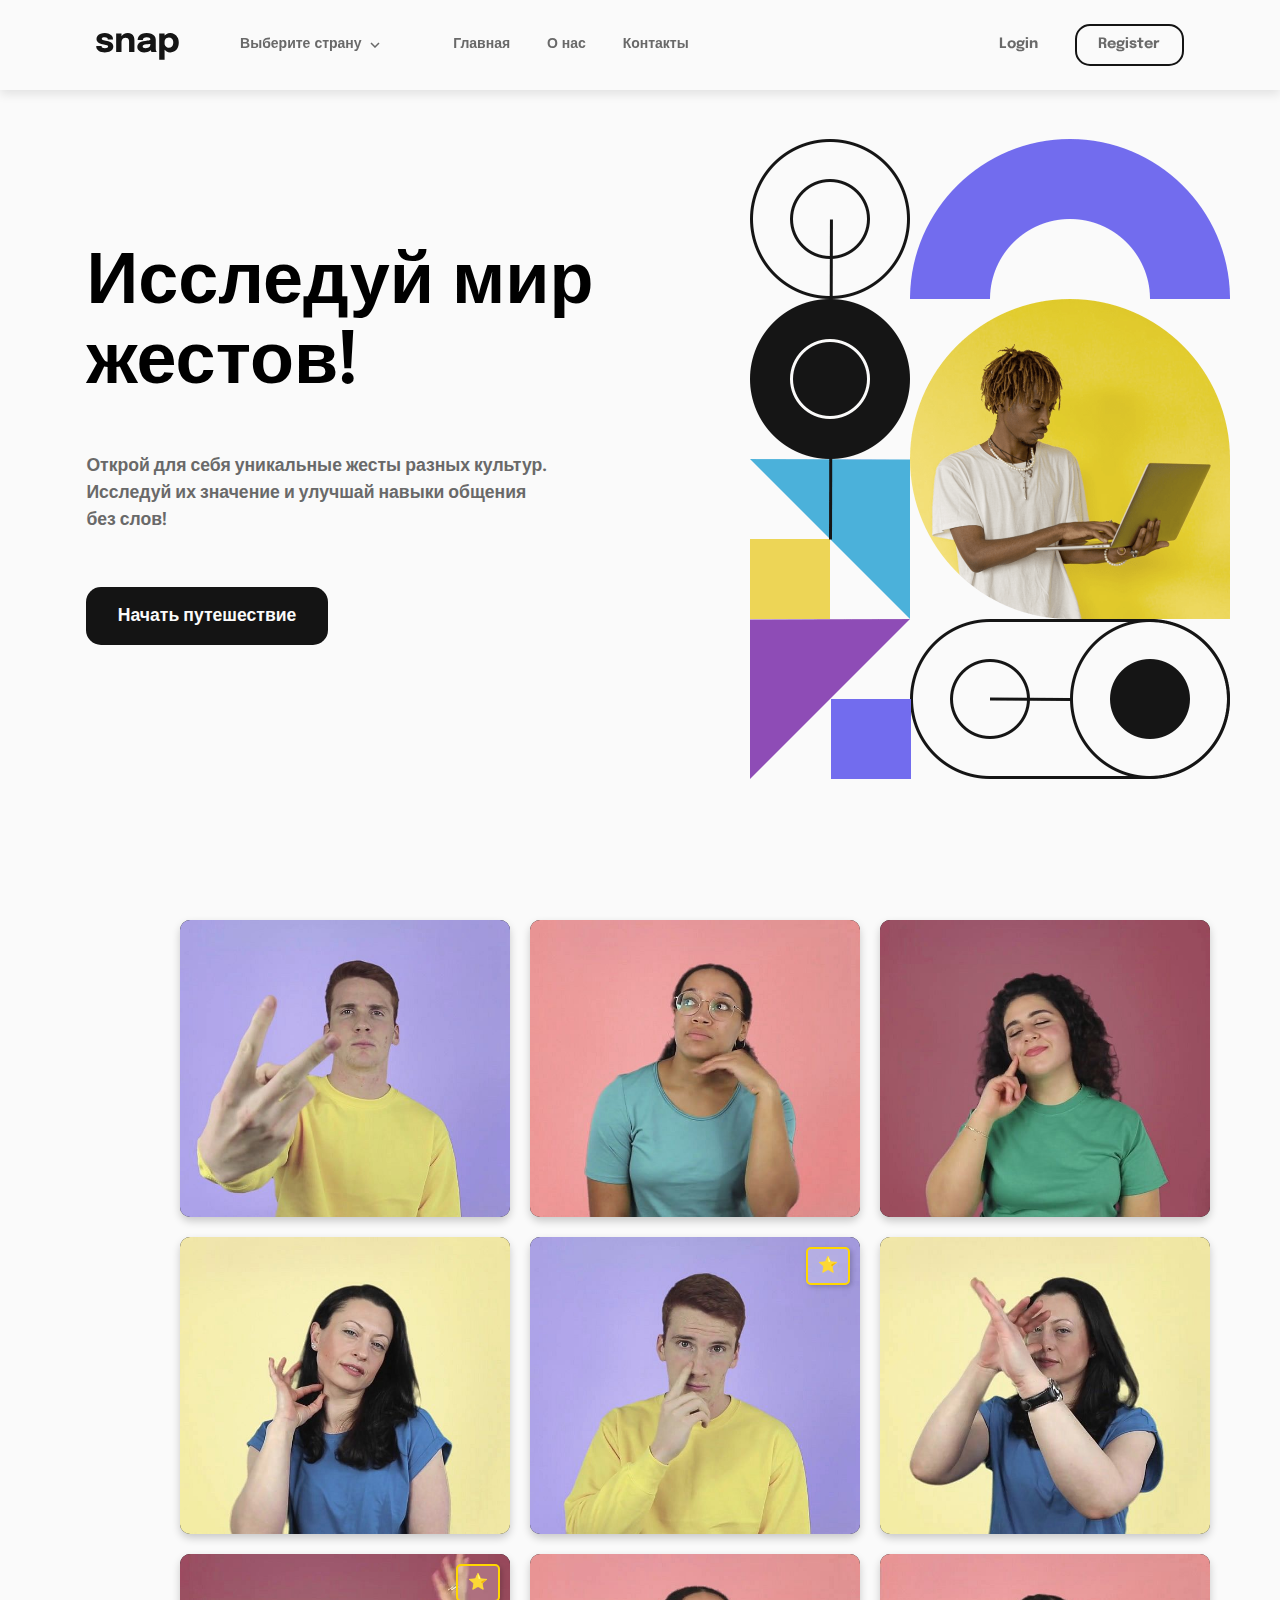
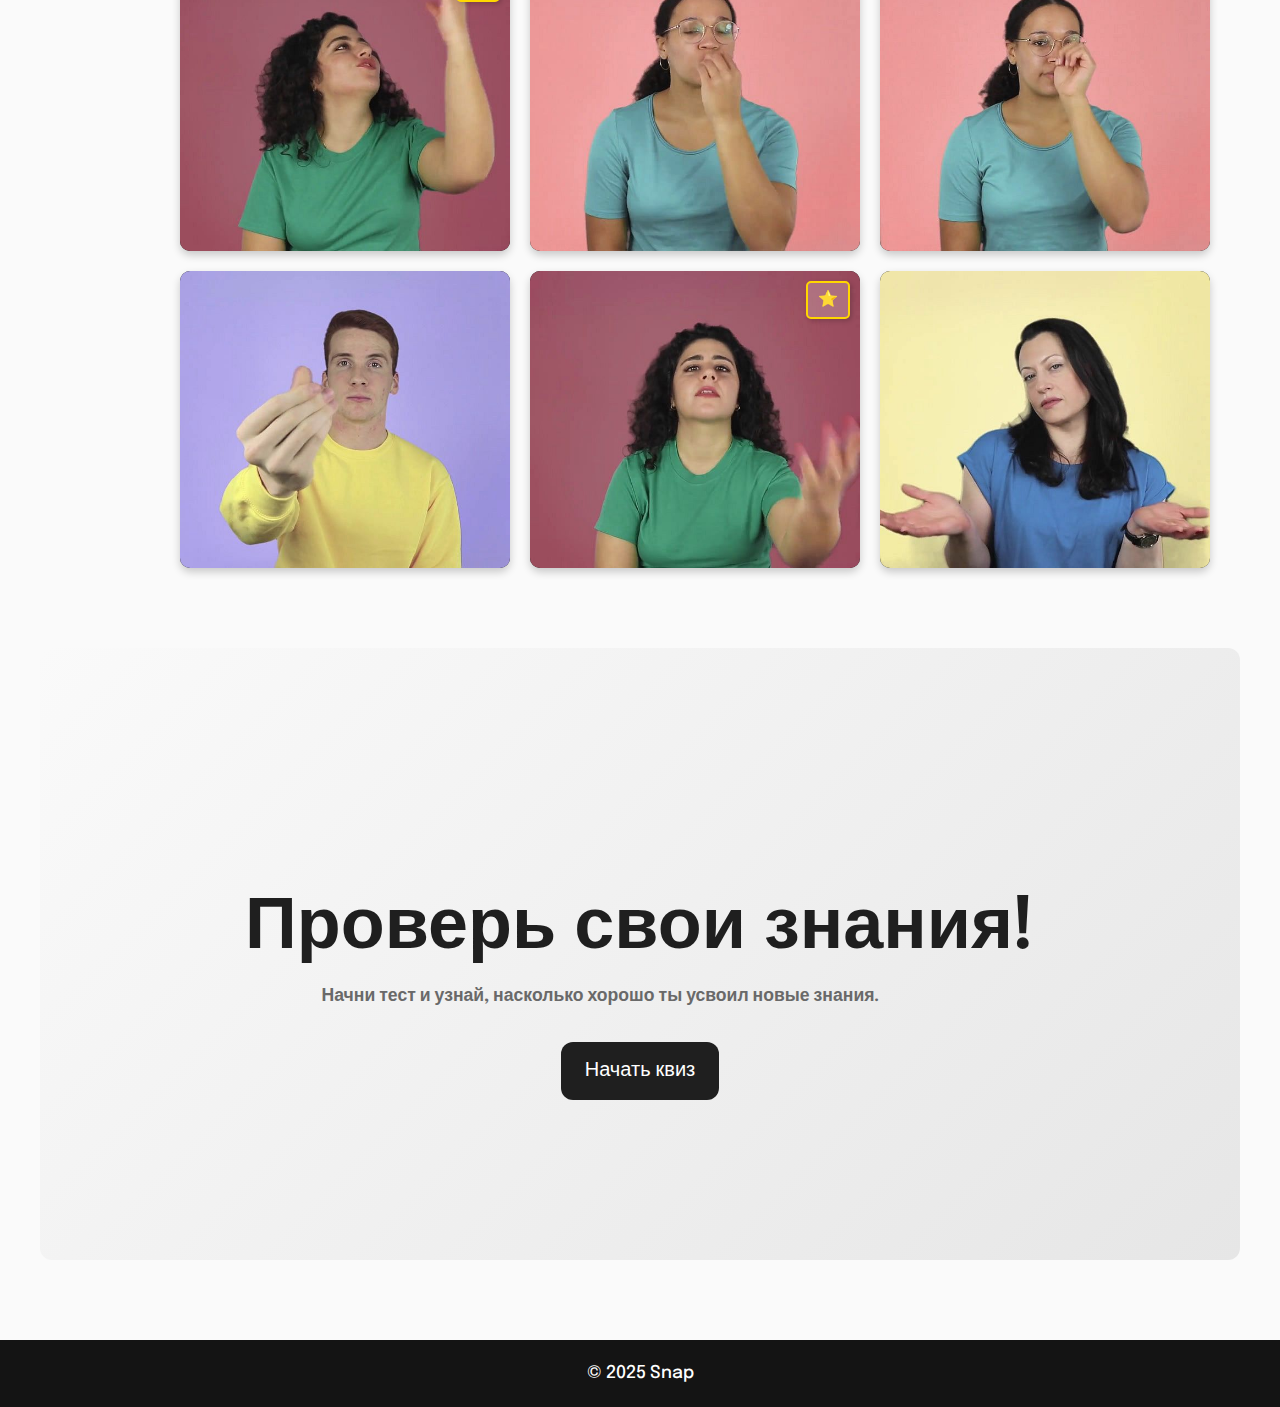
==== index.html @ 4d51a02c "first commit" ====
<!DOCTYPE html>
<html lang="en">
  <head>
    <meta charset="UTF-8" />
    <meta
      name="description"
      content=" Открой для себя уникальные жесты разных культур. Исследуй их
      значение и улучшай навыки общения без слов!"
    />
    <meta
      name="keywords"
      content=" Открой для себя уникальные жесты разных культур. Исследуй их
      значение и улучшай навыки общения без слов! "
    />
    <meta name="viewport" content="width=device-width, initial-scale=1.0" />
    <link
      rel="icon"
      type="image/png"
      sizes="32x32"
      href="./images/favicon-32x32.png"
    />
    <title>Snap</title>
    <link rel="stylesheet" type="text/css" href="style.css" />
  </head>

  <body>
    <header class="header">
      <h1>
        <a href="/">
          <img src="./images/logo.svg" alt="Snap icon" />
        </a>
      </h1>
      <img
        class="hamburger"
        src="./images//icon-menu.svg"
        alt=""
        aria-hidden="true"
      />
      <nav class="menu">
        <ul class="nav-menu">
          <li class="features-btn">
            <button class="country-btn">
              Выберите страну
              <img
                src="./images/icon-arrow-down.svg"
                alt=""
                aria-hidden="true"
              />
            </button>
            <ul class="hidden-features">
              <li>
                <a href="#" data-country="Россия">Россия</a>
              </li>
              <li>
                <a href="#" data-country="Великобритания">Великобритания</a>
              </li>
              <li>
                <a href="#" data-country="Франция">Франция</a>
              </li>
              <li>
                <a href="#" data-country="Италия">Италия</a>
              </li>
              <li>
                <a href="#" data-country="Португалия">Португалия</a>
              </li>
              <li>
                <a href="#" data-country="Болгария">Болгария</a>
              </li>
              <li>
                <a href="#" data-country="Все страны">Все страны</a>
              </li>
            </ul>
          </li>
          <li class="company-btn"></li>

          <li><a href="/">Главная</a></li>
          <li><a href="about.html">О нас</a></li>
          <li><a href="contacts.html">Контакты</a></li>
        </ul>
        <ul class="nav-buttons nav-menu">
          <li><button>Login</button></li>
          <li><button>Register</button></li>
        </ul>
      </nav>
    </header>
    <main>
      <img
        class="hero"
        src="./images/image-hero-mobile.png"
        alt="Man with laptop"
      />
      <section class="remote">
        <section class="remote-information">
          <h2>Исследуй мир жестов!</h2>
          <p>
            Открой для себя уникальные жесты разных культур. Исследуй их
            значение и улучшай навыки общения без слов!
          </p>
          <a class="start-journey">Начать путешествие</a>
        </section>
      </section>
    </main>
    <section class="video-cards" id="cards-section">
      <div
        class="video-card always-visible"
        data-country="Великобритания"
        data-gesture="оскорбление"
      >
        <div class="video-container">
          <img
            class="poster"
            src="preview/11-GB-insult.jpg"
            alt="Превью видео"
          />
          <video class="video" preload="auto" muted>
            <source src="gestures/11-GB-insult.mp4" type="video/mp4" />
            Ваш браузер не поддерживает видео.
          </video>
        </div>
        <div class="info">
          <h3>Великобритания</h3>
          <p>
            сильное оскорбление;<br />
            Отвали!
          </p>
        </div>
      </div>

      <div
        class="video-card always-visible"
        data-country="Франция"
        data-gesture="Скука"
      >
        <div class="video-container">
          <img
            class="poster"
            src="preview/24-FR-Boredom.jpg"
            alt="Превью видео"
          />
          <video class="video" preload="auto" muted>
            <source src="gestures/24-FR-Boredom.mp4" type="video/mp4" />
            Ваш браузер не поддерживает видео.
          </video>
        </div>
        <div class="info">
          <h3>Франция</h3>
          <p>
            Скука;<br />
            Это скучно
          </p>
        </div>
      </div>

      <div
        class="video-card always-visible"
        data-country="Италия"
        data-gesture="Вкусно"
      >
        <div class="video-container">
          <img
            class="poster"
            src="preview/28-IT-Delicious.jpg"
            alt="Превью видео"
          />
          <video class="video" preload="auto" muted>
            <source src="gestures/28-IT-Delicious.mp4" type="video/mp4" />
            Ваш браузер не поддерживает видео.
          </video>
        </div>
        <div class="info">
          <h3>Италия</h3>
          <p>Вкусно!</p>
        </div>
      </div>

      <!--  -->

      <div
        class="video-card always-visible"
        data-country="Россия"
        data-gesture="Хотите выпить?"
      >
        <div class="video-container">
          <img
            class="poster"
            src="preview/23-RU-Up for a drink-.jpg"
            alt="Превью видео"
          />
          <video class="video" preload="auto" muted>
            <source
              src="gestures/23-RU-Up for a drink- (1).mp4"
              type="video/mp4"
            />
            Ваш браузер не поддерживает видео.
          </video>
        </div>
        <div class="info">
          <h3>Россия</h3>
          <p>Хотите выпить?</p>
        </div>
      </div>
      <!--  -->
      <div
        class="video-card always-visible"
        data-country="Великобритания"
        data-gesture="Я_знал_это"
      >
        <div class="important-badge">⭐</div>

        <div class="video-container">
          <img
            class="poster"
            src="preview/21-GB-Don't be nosy.jpg"
            alt="Превью видео"
          />
          <video class="video" preload="auto" muted>
            <source src="gestures/21-GB-Don't be nosy.mp4 " type="video/mp4" />
            Ваш браузер не поддерживает видео.
          </video>
        </div>
        <div class="info">
          <h3>Великобритания</h3>
          <p>
            Не будьте любопытными;<br />
            это не твое дело
          </p>
        </div>
      </div>
      <!--  -->

      <div
        class="video-card always-visible"
        data-country="Россия"
        data-gesture="Злорадство"
      >
        <div class="video-container">
          <img
            class="poster"
            src="preview/17-RU-gloating.jpg"
            alt="Превью видео"
          />
          <video class="video" preload="auto" muted>
            <source src="gestures/17-RU-gloating.mp4" type="video/mp4" />
            Ваш браузер не поддерживает видео.
          </video>
        </div>
        <div class="info">
          <h3>Россия</h3>
          <p>
            дразнить;<br />
            хаха
          </p>
        </div>
      </div>
      <!--  -->

      <div
        class="video-card always-visible"
        data-country="Италия"
        data-gesture="Ноль"
      >
        <div class="important-badge">⭐</div>

        <div class="video-container">
          <img
            class="poster"
            src="preview/11-IT-Perfect.jpg"
            alt="Превью видео"
          />
          <video class="video" preload="auto" muted>
            <source src="gestures/11-IT-Perfect.mp4" type="video/mp4" />
            Ваш браузер не поддерживает видео.
          </video>
        </div>
        <div class="info">
          <h3>Италия</h3>
          <p>
            Идеально;<br />
            Отлично
          </p>
        </div>
      </div>
      <!--  -->
      <div
        class="video-card always-visible"
        data-country="Франция"
        data-gesture="Вкусно"
      >
        <div class="video-container">
          <img
            class="poster"
            src="preview/32-FR-Delicious.jpg"
            alt="Превью видео"
          />
          <video class="video" preload="auto" muted>
            <source src="gestures/32-FR-Delicious.mp4" type="video/mp4" />
            Ваш браузер не поддерживает видео.
          </video>
        </div>
        <div class="info">
          <h3>Франция</h3>
          <p>Вкусно;<br />Отлично</p>
        </div>
      </div>
      <!--  -->
      <div
        class="video-card always-visible"
        data-country="Франция"
        data-gesture="Кто-то пьян"
      >
        <div class="video-container">
          <img
            class="poster"
            src="preview/28-FR-Sb is drunk.jpg"
            alt="Превью видео"
          />
          <video class="video" preload="auto" muted>
            <source src="gestures/28-FR-Sb is drunk.mp4" type="video/mp4" />
            Ваш браузер не поддерживает видео.
          </video>
        </div>
        <div class="info">
          <h3>Франция</h3>
          <p>Кто-то пьян</p>
        </div>
      </div>
      <!--  -->
      <div
        class="video-card always-visible"
        data-country="Великобритания"
        data-gesture="Деньги"
      >
        <div class="video-container">
          <img
            class="poster"
            src="preview/29-GB-Expensive.jpg"
            alt="Превью видео"
          />
          <video class="video" preload="auto" muted>
            <source src="gestures/29-GB-Expensive.mp4" type="video/mp4" />
            Ваш браузер не поддерживает видео.
          </video>
        </div>
        <div class="info">
          <h3>Великобритания</h3>
          <p>
            Дорого;<br />
            деньги
          </p>
        </div>
      </div>

      <!--  -->
      <div
        class="video-card always-visible"
        data-country="Италия"
        data-gesture="Непредставляю"
      >
        <div class="important-badge">⭐</div>

        <div class="video-container">
          <img
            class="poster"
            src="preview/5-IT-I don't care.jpg"
            alt="Превью видео"
          />
          <video class="video" preload="auto" muted>
            <source src="gestures/5-IT-I don't care.mp4" type="video/mp4" />
            Ваш браузер не поддерживает видео.
          </video>
        </div>
        <div class="info">
          <h3>Италия</h3>
          <p>Мне все равно.</p>
        </div>
      </div>
      <!--  -->
      <div
        class="video-card always-visible"
        data-country="Россия"
        data-gesture="Я не знаю"
      >
        <div class="video-container">
          <img
            class="poster"
            src="preview/4-RU-I don't know.jpg"
            alt="Превью видео"
          />
          <video class="video" preload="auto" muted>
            <source src="gestures/4-RU-I don't know.mp4" type="video/mp4" />
            Ваш браузер не поддерживает видео.
          </video>
        </div>
        <div class="info">
          <h3>Россия</h3>
          <p>
            Я не знаю;<br />
            Не имею представления
          </p>
        </div>
      </div>
      <!--  -->

      <div class="video-card hidden" data-country="Россия" data-gesture="Да">
        <div class="important-badge">⭐</div>

        <div class="video-container">
          <img class="poster" src="preview/1-RU-Yes.jpg" alt="Превью видео" />
          <video class="video" preload="auto" muted>
            <source src="gestures/russia/1-RU-Yes.mp4" type="video/mp4" />
            Ваш браузер не поддерживает видео.
          </video>
        </div>
        <div class="info">
          <h3>Россия</h3>
          <p>
            да ;<br />
            я согласен
          </p>
        </div>
      </div>
      <!--  -->

      <div
        class="video-card hidden"
        data-country="Россия"
        data-gesture="Вы с ума сошли?"
      >
        <div class="video-container">
          <img
            class="poster"
            src="preview/18-RU-Are you crazy-_1.jpg "
            alt="Превью видео"
          />
          <video class="video" preload="auto" muted>
            <source
              src="gestures/18-RU-Are you crazy-_1.mp4"
              type="video/mp4"
            />
            Ваш браузер не поддерживает видео.
          </video>
        </div>
        <div class="info">
          <h3>Россия</h3>
          <p>Вы с ума сошли?!</p>
        </div>
      </div>
      <!--  -->

      <div
        class="video-card hidden"
        data-country="Россия"
        data-gesture="Говорил"
      >
        <div class="important-badge">⭐</div>

        <div class="video-container">
          <img
            class="poster"
            src="preview/27-RU-I've had enough2.jpg"
            alt="Превью видео"
          />
          <video class="video" preload="auto" muted>
            <source
              src="gestures/russia/27-RU-I've had enough2.mp4"
              type="video/mp4"
            />
            Ваш браузер не поддерживает видео.
          </video>
        </div>
        <div class="info">
          <h3>Россия</h3>
          <p>
            С меня хватит;<br />
            раздраженный
          </p>
        </div>
      </div>
      <!--  -->

      <div
        class="video-card hidden"
        data-country="Россия"
        data-gesture="Идеально Отлично"
      >
        <div class="video-container">
          <img
            class="poster"
            src="preview/9-RU-Perfect.jpg"
            alt="Превью видео"
          />
          <video class="video" preload="auto" muted>
            <source src="gestures/russia/9-RU-Perfect.mp4" type="video/mp4" />
            Ваш браузер не поддерживает видео.
          </video>
        </div>
        <div class="info">
          <h3>Россия</h3>
          <p>
            Идеально;<br />
            Отлично
          </p>
        </div>
      </div>
      <!--  -->

      <div class="video-card hidden" data-country="Россия" data-gesture="Нет">
        <div class="important-badge">⭐</div>

        <div class="video-container">
          <img class="poster" src="preview/2-RU-No.jpg" alt="Превью видео" />
          <video class="video" preload="auto" muted>
            <source src="gestures/russia/2-RU-No.mp4" type="video/mp4" />
            Ваш браузер не поддерживает видео.
          </video>
        </div>
        <div class="info">
          <h3>Россия</h3>
          <p>
            Нет;<br />
            я не согласен
          </p>
        </div>
      </div>
      <!--  -->

      <div
        class="video-card hidden"
        data-country="Россия"
        data-gesture="Обещаю"
      >
        <div class="video-container">
          <img
            class="poster"
            src="preview/30-RU-Promised.jpg"
            alt="Превью видео"
          />
          <video class="video" preload="auto" muted>
            <source src="gestures/russia/30-RU-Promised.mp4" type="video/mp4" />
            Ваш браузер не поддерживает видео.
          </video>
        </div>
        <div class="info">
          <h3>Россия</h3>
          <p>
            Обещано;<br />
            Я даю тебе за это свой зуб
          </p>
        </div>
      </div>
      <!--  -->

      <div
        class="video-card hidden"
        data-country="Великобритания"
        data-gesture="Удачи"
      >
        <div class="video-container">
          <img
            class="poster"
            src="preview/british/13-GB-Fingers crosed.jpg"
            alt="Превью видео"
          />
          <video class="video" preload="auto" muted>
            <source
              src="gestures/great-britan/13-GB-Fingers crosed.mp4"
              type="video/mp4"
            />
            Ваш браузер не поддерживает видео.
          </video>
        </div>
        <div class="info">
          <h3>Великобритания</h3>
          <p>
            Удачи!;<br />
            Пальцы скрещены
          </p>
        </div>
      </div>
      <!--  -->

      <div
        class="video-card hidden"
        data-country="Великобритания"
        data-gesture="Победа"
      >
        <div class="video-container">
          <img
            class="poster"
            src="preview/british/10-GB-Peace.jpg"
            alt="Превью видео"
          />
          <video class="video" preload="auto" muted>
            <source
              src="gestures/great-britan/10-GB-Peace.mp4"
              type="video/mp4"
            />
            Ваш браузер не поддерживает видео.
          </video>
        </div>
        <div class="info">
          <h3>Великобритания</h3>
          <p>Победа</p>
        </div>
      </div>
      <!--  -->
      <div
        class="video-card hidden"
        data-country="Великобритания"
        data-gesture="Ноль"
      >
        <div class="important-badge">⭐</div>

        <div class="video-container">
          <img
            class="poster"
            src="preview/british/12-GB-Perfect.jpg"
            alt="Превью видео"
          />
          <video class="video" preload="auto" muted>
            <source
              src="gestures/great-britan/12-GB-Perfect.mp4"
              type="video/mp4"
            />
            Ваш браузер не поддерживает видео.
          </video>
        </div>
        <div class="info">
          <h3>Великобритания</h3>
          <p>
            Идеально;<br />
            Отлично
          </p>
        </div>
      </div>
      <!--  -->
      <div
        class="video-card hidden"
        data-country="Великобритания"
        data-gesture="Вы с ума сошли?"
      >
        <div class="video-container">
          <img
            class="poster"
            src="preview/british/20-GB-Are you crazy-.jpg"
            alt="Превью видео"
          />
          <video class="video" preload="auto" muted>
            <source
              src="gestures/great-britan/20-GB-Are you crazy-.mp4"
              type="video/mp4"
            />
            Ваш браузер не поддерживает видео.
          </video>
        </div>
        <div class="info">
          <h3>Великобритания</h3>
          <p>Вы с ума сошли?!</p>
        </div>
      </div>
      <!--  -->
      <div
        class="video-card hidden"
        data-country="Великобритания"
        data-gesture="Кто-то ничего не понял; я не понял"
      >
        <div class="video-container">
          <img
            class="poster"
            src="preview/british/24-GB-I didn't understand.jpg"
            alt="Превью видео"
          />
          <video class="video" preload="auto" muted>
            <source
              src="gestures/great-britan/24-GB-I didn't understand.mp4"
              type="video/mp4"
            />
            Ваш браузер не поддерживает видео.
          </video>
        </div>
        <div class="info">
          <h3>Великобритания</h3>
          <p>Кто-то ничего не понял;<br />я не понял</p>
        </div>
      </div>
      <!--  -->

      <div
        class="video-card hidden"
        data-country="Великобритания"
        data-gesture="Кто-то пьян; Хотите выпить?"
      >
        <div class="video-container">
          <img
            class="poster"
            src="preview/british/25-GB-Drinking.jpg"
            alt="Превью видео"
          />
          <video class="video" preload="auto" muted>
            <source
              src="gestures/great-britan/25-GB-Drinking.mp4"
              type="video/mp4"
            />
            Ваш браузер не поддерживает видео.
          </video>
        </div>
        <div class="info">
          <h3>Великобритания</h3>
          <p>Кто-то пьян;<br />Хотите выпить?</p>
        </div>
      </div>
      <!--  -->

      <!-- France section -->

      <div class="video-card hidden" data-country="Франция" data-gesture="Ноль">
        <div class="important-badge">⭐</div>

        <div class="video-container">
          <img
            class="poster"
            src="preview/francais/10-FR-Zero.jpg"
            alt="Превью видео"
          />
          <video class="video" preload="auto" muted>
            <source src="gestures/france/10-FR-Zero.mp4" type="video/mp4" />
            Ваш браузер не поддерживает видео.
          </video>
        </div>
        <div class="info">
          <h3>Франция</h3>
          <p>Ноль;<br />ты ничто</p>
        </div>
      </div>
      <!--  -->

      <div
        class="video-card hidden"
        data-country="Франция"
        data-gesture="Я_знал_это"
      >
        <div class="important-badge">⭐</div>

        <div class="video-container">
          <img
            class="poster"
            src="preview/francais/31-FR-I knew it.jpg"
            alt="Превью видео"
          />
          <video class="video" preload="auto" muted>
            <source
              src="gestures/france/31-FR-I knew it.mp4"
              type="video/mp4"
            />
            Ваш браузер не поддерживает видео.
          </video>
        </div>
        <div class="info">
          <h3>Франция</h3>
          <p>Я знал это;<br />У меня хорошее чутье</p>
        </div>
      </div>
      <!--  -->

      <div
        class="video-card hidden"
        data-country="Франция"
        data-gesture="Говорил"
      >
        <div class="important-badge">⭐</div>

        <div class="video-container">
          <img
            class="poster"
            src="preview/francais/33-FR-I told you so.jpg"
            alt="Превью видео"
          />
          <video class="video" preload="auto" muted>
            <source
              src="gestures/france/33-FR-I told you so.mp4"
              type="video/mp4"
            />
            Ваш браузер не поддерживает видео.
          </video>
        </div>
        <div class="info">
          <h3>Франция</h3>
          <p>Я же тебе говорил!</p>
        </div>
      </div>
      <!--  -->

      <div
        class="video-card hidden"
        data-country="Франция"
        data-gesture="Страх"
      >
        <div class="important-badge">⭐</div>

        <div class="video-container">
          <img
            class="poster"
            src="preview/francais/35-FR-Are you scared-.jpg"
            alt="Превью видео"
          />
          <video class="video" preload="auto" muted>
            <source
              src="gestures/france/35-FR-Are you scared-.mp4"
              type="video/mp4"
            />
            Ваш браузер не поддерживает видео.
          </video>
        </div>
        <div class="info">
          <h3>Франция</h3>
          <p>Ты боишься?;<br />страх</p>
        </div>
      </div>
      <!--  -->

      <div class="video-card hidden" data-country="Франция" data-gesture="Фиг">
        <div class="important-badge">⭐</div>
        <div class="video-container">
          <img
            class="poster"
            src="preview/francais/36-FR-It won't happen.jpg"
            alt="Превью видео"
          />
          <video class="video" preload="auto" muted>
            <source
              src="gestures/france/36-FR-It won't happen.mp4"
              type="video/mp4"
            />
            Ваш браузер не поддерживает видео.
          </video>
        </div>
        <div class="info">
          <h3>Франция</h3>
          <p>Этого не случится;<br />забудь.</p>
        </div>
      </div>
      <!--  -->

      <div
        class="video-card hidden"
        data-country="Франция"
        data-gesture="Пойдем"
      >
        <div class="important-badge">⭐</div>

        <div class="video-container">
          <img
            class="poster"
            src="preview/francais/37-FR-Let's go.jpg"
            alt="Превью видео"
          />
          <video class="video" preload="auto" muted>
            <source src="gestures/france/37-FR-Let's go.mp4" type="video/mp4" />
            Ваш браузер не поддерживает видео.
          </video>
        </div>
        <div class="info">
          <h3>Франция</h3>
          <p>Пойдем;<br />давай уйдем</p>
        </div>
      </div>
      <!--  -->

      <div
        class="video-card hidden"
        data-country="Франция"
        data-gesture="Неверю"
      >
        <div class="important-badge">⭐</div>
        <div class="video-container">
          <img
            class="poster"
            src="preview/francais/20-FR-I don't believe you.jpg"
            alt="Превью видео"
          />
          <video class="video" preload="auto" muted>
            <source
              src="gestures/france/20-FR-I don't believe you.mp4"
              type="video/mp4"
            />
            Ваш браузер не поддерживает видео.
          </video>
        </div>
        <div class="info">
          <h3>Франция</h3>
          <p>я тебе не верю</p>
        </div>
      </div>
      <!--  -->

      <!-- Italien section -->

      <div
        class="video-card hidden"
        data-country="Италия"
        data-gesture="Пойдем"
      >
        <div class="important-badge">⭐</div>

        <div class="video-container">
          <img
            class="poster"
            src="preview/italy/17-IT-Let's go.jpg"
            alt="Превью видео"
          />
          <video class="video" preload="auto" muted>
            <source src="gestures/italy/17-IT-Let's go.mp4" type="video/mp4" />
            Ваш браузер не поддерживает видео.
          </video>
        </div>
        <div class="info">
          <h3>Италия</h3>
          <p>Пойдем;<br />давай уйдем</p>
        </div>
      </div>

      <!--  -->

      <div
        class="video-card hidden"
        data-country="Италия"
        data-gesture="что же ты хочешь?"
      >
        <div class="video-container">
          <img
            class="poster"
            src="preview/italy/18-IT-What do you want.jpg"
            alt="Превью видео"
          />
          <video class="video" preload="auto" muted>
            <source
              src="gestures/italy/18-IT-What do you want.mp4"
              type="video/mp4"
            />
            Ваш браузер не поддерживает видео.
          </video>
        </div>
        <div class="info">
          <h3>Италия</h3>
          <p>что же ты хочешь?</p>
        </div>
      </div>
      <!--  -->

      <div class="video-card hidden" data-country="Италия" data-gesture="Страх">
        <div class="important-badge">⭐</div>

        <div class="video-container">
          <img
            class="poster"
            src="preview/italy/23-IT-Crowded place.jpg"
            alt="Превью видео"
          />
          <video class="video" preload="auto" muted>
            <source
              src="gestures/italy/23-IT-Crowded place (1).mp4"
              type="video/mp4"
            />
            Ваш браузер не поддерживает видео.
          </video>
        </div>
        <div class="info">
          <h3>Италия</h3>
          <p>
            Многолюдное место;<br />
            полно людей
          </p>
        </div>
      </div>
      <!--  -->

      <div
        class="video-card hidden"
        data-country="Италия"
        data-gesture="это умно; ты умный"
      >
        <div class="video-container">
          <img
            class="poster"
            src="preview/italy/30-IT-Smart.jpg"
            alt="Превью видео"
          />
          <video class="video" preload="auto" muted>
            <source src="gestures/italy/30-IT-Smart.mp4" type="video/mp4" />
            Ваш браузер не поддерживает видео.
          </video>
        </div>
        <div class="info">
          <h3>Италия</h3>
          <p>
            это умно;<br />
            ты умный
          </p>
        </div>
      </div>
      <!--  -->

      <div
        class="video-card hidden"
        data-country="Италия"
        data-gesture="Изгнать злого духа. Желая всего хорошего."
      >
        <div class="video-container">
          <img
            class="poster"
            src="preview/italy/35-IT-Wishing for good things.jpg"
            alt="Превью видео"
          />
          <video class="video" preload="auto" muted>
            <source
              src="gestures/italy/35-IT-Wishing for good things.mp4 "
              type="video/mp4"
            />
            Ваш браузер не поддерживает видео.
          </video>
        </div>
        <div class="info">
          <h3>Италия</h3>
          <p>
            Изгнать злого духа. <br />
            Желая всего хорошего.
          </p>
        </div>
      </div>
      <!--  -->

      <div
        class="video-card hidden"
        data-country="Италия"
        data-gesture="У тебя проблемы! Это вызовет неприятности."
      >
        <div class="video-container">
          <img
            class="poster"
            src="preview/italy/38-IT-You're in trouble.jpg"
            alt="Превью видео"
          />
          <video class="video" preload="auto" muted>
            <source
              src="gestures/italy/38-IT-You're in trouble.mp4"
              type="video/mp4"
            />
            Ваш браузер не поддерживает видео.
          </video>
        </div>
        <div class="info">
          <h3>Италия</h3>
          <p>
            У тебя проблемы! <br />
            Это вызовет неприятности.
          </p>
        </div>
      </div>
      <!--  -->

      <div
        class="video-card hidden"
        data-country="Италия"
        data-gesture="Обрати внимание! Будь внимателен!"
      >
        <div class="video-container">
          <img
            class="poster"
            src="preview/italy/47-IT-Pay attention.jpg"
            alt="Превью видео"
          />
          <video class="video" preload="auto" muted>
            <source
              src="gestures/italy/47-IT-Pay attention.mp4"
              type="video/mp4"
            />
            Ваш браузер не поддерживает видео.
          </video>
        </div>
        <div class="info">
          <h3>Италия</h3>
          <p>
            Обрати внимание!; <br />
            Будь внимателен!
          </p>
        </div>
      </div>

      <!--  -->

      <!-- Portuges section -->

      <div
        class="video-card hidden"
        data-country="Португалия"
        data-gesture="Неверю"
      >
        <div class="important-badge">⭐</div>
        <div class="video-container">
          <img
            class="poster"
            src="preview/Portuges/16-PG-Someone is smart.jpg"
            alt="Превью видео"
          />
          <video class="video" preload="auto" muted>
            <source
              src="gestures/Portuges/16-PG-Someone is smart.mp4"
              type="video/mp4"
            />
            Ваш браузер не поддерживает видео.
          </video>
        </div>
        <div class="info">
          <h3>Португалия</h3>
          <p>Вы умны;<br />Это умно!</p>
        </div>
      </div>
      <!--  -->

      <div
        class="video-card hidden"
        data-country="Португалия"
        data-gesture="Вкусно"
      >
        <div class="video-container">
          <img
            class="poster"
            src="preview/Portuges/19-PG-Delicious.jpg"
            alt="Превью видео"
          />
          <video class="video" preload="auto" muted>
            <source
              src="gestures/Portuges/19-PG-Delicious.mp4"
              type="video/mp4"
            />
            Ваш браузер не поддерживает видео.
          </video>
        </div>
        <div class="info">
          <h3>Португалия</h3>
          <p>Вкусно!</p>
        </div>
      </div>
      <!--  -->

      <div
        class="video-card hidden"
        data-country="Португалия"
        data-gesture="Фиг"
      >
        <div class="important-badge">⭐</div>
        <div class="video-container">
          <img
            class="poster"
            src="preview/Portuges/8-PG-Good luck.jpg"
            alt="Превью видео"
          />
          <video class="video" preload="auto" muted>
            <source
              src="gestures/Portuges/8-PG-Good luck.mp4"
              type="video/mp4"
            />
            Ваш браузер не поддерживает видео.
          </video>
        </div>
        <div class="info">
          <h3>Португалия</h3>
          <p>Удачи</p>
        </div>
      </div>
      <!--  -->

      <div
        class="video-card hidden"
        data-country="Португалия"
        data-gesture="У тебя проблемы! у меня проблемы"
      >
        <div class="video-container">
          <img
            class="poster"
            src="preview/Portuges/29-PG-I'm in trouble.jpg"
            alt="Превью видео"
          />
          <video class="video" preload="auto" muted>
            <source
              src="gestures/Portuges/29-PG-I'm in trouble.mp4"
              type="video/mp4"
            />
            Ваш браузер не поддерживает видео.
          </video>
        </div>
        <div class="info">
          <h3>Португалия</h3>
          <p>У тебя проблемы!;<br />у меня проблемы</p>
        </div>
      </div>
      <!--  -->

      <div
        class="video-card hidden"
        data-country="Португалия"
        data-gesture="Непредставляю"
      >
        <div class="important-badge">⭐</div>

        <div class="video-container">
          <img
            class="poster"
            src="preview/Portuges/4-PG-I have no idea.jpg"
            alt="Превью видео"
          />
          <video class="video" preload="auto" muted>
            <source
              src="gestures/Portuges/4-PG-I have no idea.mp4"
              type="video/mp4"
            />
            Ваш браузер не поддерживает видео.
          </video>
        </div>
        <div class="info">
          <h3>Португалия</h3>
          <p>Не имею представления;<br />Я не знаю</p>
        </div>
      </div>

      <!--  -->

      <!-- start bolgaria -->

      <div class="video-card hidden" data-country="Болгария" data-gesture="Нет">
        <div class="important-badge">⭐</div>

        <div class="video-container">
          <img
            class="poster"
            src="preview/bolgaria/1-1-BU-Yes2.jpg"
            alt="Превью видео"
          />
          <video class="video" preload="auto" muted>
            <source src="gestures/bolgar/1-1-BU-Yes2.mp4" type="video/mp4" />
            Ваш браузер не поддерживает видео.
          </video>
        </div>
        <div class="info">
          <h3>Болгария</h3>
          <p>ДА</p>
        </div>
      </div>
      <!--  -->

      <div class="video-card hidden" data-country="Болгария" data-gesture="Да">
        <div class="important-badge">⭐</div>
        <div class="video-container">
          <img
            class="poster"
            src="preview/bolgaria/2-BU-No.jpg"
            alt="Превью видео"
          />
          <video class="video" preload="auto" muted>
            <source src="gestures/bolgar/2-BU-No.mp4" type="video/mp4" />
            Ваш браузер не поддерживает видео.
          </video>
        </div>
        <div class="info">
          <h3>Болгария</h3>
          <p>Нет</p>
        </div>
      </div>
      <!--  -->

      <div
        class="video-card hidden"
        data-country="Болгария"
        data-gesture="Удачи"
      >
        <div class="video-container">
          <img
            class="poster"
            src="preview/bolgaria/12-BU-Good luck.jpg"
            alt="Превью видео"
          />
          <video class="video" preload="auto" muted>
            <source
              src="gestures/bolgar/12-BU-Good luck.mp4"
              type="video/mp4"
            />
            Ваш браузер не поддерживает видео.
          </video>
        </div>
        <div class="info">
          <h3>Болгария</h3>
          <p>Удачи</p>
        </div>
      </div>
      <!--  -->

      <div
        class="video-card hidden"
        data-country="Болгария"
        data-gesture="Ты глупый!"
      >
        <div class="video-container">
          <img
            class="poster"
            src="preview/bolgaria/18-You're stupid.jpg"
            alt="Превью видео"
          />
          <video class="video" preload="auto" muted>
            <source
              src="gestures/bolgar/18-You're stupid.mp4"
              type="video/mp4"
            />
            Ваш браузер не поддерживает видео.
          </video>
        </div>
        <div class="info">
          <h3>Болгария</h3>
          <p>Ты глупый!</p>
        </div>
      </div>
      <!--  -->

      <div class="video-card hidden" data-country="Болгария" data-gesture="Фиг">
        <div class="important-badge">⭐</div>
        <div class="video-container">
          <img
            class="poster"
            src="preview/bolgaria/28-BU-You're getting anything.jpg"
            alt="Превью видео"
          />
          <video class="video" preload="auto" muted>
            <source
              src="gestures/bolgar/28-BU-You're getting anything.mp4"
              type="video/mp4"
            />
            Ваш браузер не поддерживает видео.
          </video>
        </div>
        <div class="info">
          <h3>Болгария</h3>
          <p>ты получаешь что-нибудь;<br />ничего</p>
        </div>
      </div>
    </section>

    <section class="prover">
      <div class="prover-content">
        <h1 class="prover-header">Проверь свои знания!</h1>
        <p>Начни тест и узнай, насколько хорошо ты усвоил новые знания.</p>
        <div class="start-quiz-container">
          <button id="gesture-start-quiz-btn">Начать квиз</button>
        </div>

        <!-- Модальное окно с квизом -->
        <div id="gesture-quiz-modal" class="gesture-modal">
          <div class="gesture-modal-content">
            <span class="gesture-close" id="gesture-close-quiz">&times;</span>
            <div id="gesture-quiz-container">
              <h2 id="gesture-question-text">Вопрос...</h2>

              <!-- Новый контейнер для видео -->
              <div id="gesture-media"></div>

              <div id="gesture-answers">
                <button
                  class="gesture-answer"
                  onclick="checkGestureAnswer(this)"
                  data-correct="false"
                ></button>
                <button
                  class="gesture-answer"
                  onclick="checkGestureAnswer(this)"
                  data-correct="false"
                ></button>
                <button
                  class="gesture-answer"
                  onclick="checkGestureAnswer(this)"
                  data-correct="false"
                ></button>
                <button
                  class="gesture-answer"
                  onclick="checkGestureAnswer(this)"
                  data-correct="false"
                ></button>
              </div>

              <p id="gesture-result"></p>
              <button
                id="gesture-next-btn"
                onclick="nextGestureQuestion()"
                style="display: none"
              >
                Следующий вопрос
              </button>
            </div>
          </div>
        </div>
      </div>
    </section>

    <footer class="site-footer">
      <div class="footer-content">
        <p>&copy; 2025 Snap</p>
      </div>
    </footer>

    <!-- Кнопка для запуска квиза -->

    <!-- Модальное окно -->
    <div id="gestureModal" class="modal">
      <div class="modal-content">
        <span class="close">&times;</span>
        <h3 id="modal-title"></h3>
        <div id="modal-cards-container"></div>
        <!-- Сюда будем вставлять новые карточки -->
      </div>
    </div>

    <script src="app.js"></script>
  </body>
</html>
---- style.css ----
@import url("https://fonts.googleapis.com/css2?family=Epilogue:wght@500;700&display=swap");

:root {
  --almost-white: rgba(250, 250, 250, 255);
  --white: hsl(0, 0%, 100%);
  --medium-gray: hsl(0, 0%, 41%);
  --almost-black: hsl(0, 0%, 8%);
  --epilogue-font: "Epilogue", sans-serif;
  --transition: all ease-in-out 0.3s;
}

*,
*::before,
*::after {
  box-sizing: border-box;
}

* {
  margin: 0;
  padding: 0;
}
html,
body {
  height: 100%;
  scroll-behavior: smooth;
}
body {
  -ms-overflow-style: none; /* for Internet Explorer, Edge */
  scrollbar-width: none; /* for Firefox */
  overflow-y: scroll;
  line-height: 1.5;
  -webkit-font-smoothing: antialiased;
  font-family: var(--epilogue-font);
  background-color: var(--almost-white);
}
body::-webkit-scrollbar {
  display: none; /* for Chrome, Safari, and Opera */
}
.contact-page {
  display: flex;
  flex-direction: column;
  align-items: flex-start;
  justify-content: flex-start;
  max-height: 500px;
  margin: 8rem auto;
  text-align: left;
  padding: 20px;
}

/* Заголовок */
.contact-page h1 {
  font-size: 28px;
  margin-bottom: 20px;
  text-transform: uppercase;
  letter-spacing: 2px;
}

/* Контактные данные */
.contact-details p {
  font-size: 18px;
  margin: 5px 0;
  line-height: 1.6;
}

.contact-details a {
  color: #007bff; /* Синий цвет для ссылок */
  text-decoration: none;
}

.contact-details a:hover {
  text-decoration: underline;
}

/* Футер */

.about-container {
  display: flex;
  align-items: center;
  justify-content: space-between;
  max-width: 1200px;
  margin: 8rem auto;
  padding: 20px;
}

/* Вертикальный текст */
.vertical-text {
  writing-mode: vertical-rl;
  text-orientation: mixed;
  font-size: 14px;
  font-weight: bold;
  color: #aaa;
  margin-right: 20px;
}

/* Контент "О нас" */
.about-content {
  max-width: 800px;
}

.about-content h1,
.about-content h2 {
  color: var(--almost-black); /* Белые заголовки */
  margin-bottom: 20px;
}

.about-content p {
  color: var(--medium-gray); /* Светло-серый текст */
  margin-bottom: 15px;
  line-height: 1.6;
}

img,
picture,
video,
canvas,
svg {
  display: block;
  max-width: 100%;
}
img {
  display: block;
}

ul,
ol,
li {
  padding: 0;
  margin: 0;
  list-style: none;
}
input,
button,
textarea,
select {
  font: inherit;
}
p,
h1,
h2,
h3,
h4,
h5,
h6 {
  overflow-wrap: break-word;
}

#root,
#__next {
  isolation: isolate;
}

header {
  display: flex;
  flex-direction: row;
  padding: 1.5rem 6rem;
  position: fixed; /* Теперь фиксированное позиционирование */
  top: 0; /* Фиксируем сверху */
  left: 0;
  width: 100%;
  align-items: flex-start;
  justify-content: space-between;
  background-color: var(
    --almost-white
  ); /* Добавляем фон, чтобы navbar был виден */
  z-index: 1000; /* Устанавливаем высокий индекс слоя */
  box-shadow: 0 4px 10px rgba(0, 0, 0, 0.1); /* Легкая тень для выделения */
}
main {
  padding-top: 6rem; /* Добавляем отступ сверху, чтобы содержимое не перекрывалось navbar */
  margin: 0 auto;
}
nav {
  display: none;
}

header.active nav {
  position: fixed;
  display: flex;
  flex-direction: column;
  padding: 1rem;
  background-color: var(--almost-white);
  left: 40%;
  height: 100%;
  right: 0;
  top: 0;
  gap: 2rem;
}
header.active::before {
  content: "";
  display: inline-block;
  position: fixed;
  background-color: rgba(6, 6, 6, 0.15);
  backdrop-filter: blur(3px);
  height: 100%;
  width: 100%;
  top: 0;
  left: 0;
}
header.active .nav-menu {
  position: static;
  display: flex;
  flex-direction: column;
  gap: 1rem;
  align-items: left;
  margin-top: 3rem;
}
header.active .nav-buttons {
  width: max-content;
  margin: 0 auto;
}
header.active .nav-buttons li:last-child button {
  padding: 0.5rem 3rem;
}

nav ul a,
nav ul button {
  display: flex;
  flex-direction: row;
  gap: 0.5rem;
  font-weight: 700;
  color: var(--medium-gray);
  text-decoration: none;
  align-items: center;
  font-size: 14px;
  transition: var(--transition);
  cursor: pointer;
  background-color: transparent;
  border: none;
}
.hamburger {
  cursor: pointer;
  z-index: 99;
  position: fixed;
  margin-left: 85%;
}
header.active .hamburger {
  content: url("./images/icon-close-menu.svg");
}

.hidden-features,
.hidden-company {
  display: none;
}

.features-btn,
.company-btn {
  position: relative;
}

.hidden-features.active,
.hidden-company.active {
  display: block; /* Меняем с flex на block */
  flex-direction: column; /* Оставляем если хотите, чтобы элементы шли вертикально */
  gap: 1rem;
  width: max-content;
  border-radius: 10px;
  position: absolute;
  background-color: var(--white);
  padding: 1rem;
  top: 2rem;
  box-shadow: -2px 10px 24px -11px rgba(0, 0, 0, 0.62);
  -webkit-box-shadow: -2px 10px 24px -11px rgba(0, 0, 0, 0.62);
  -moz-box-shadow: -2px 10px 24px -11px rgba(0, 0, 0, 0.62);
  z-index: 1;
}
.hidden {
  display: none;
}

.hidden-features li {
  display: flex;
  flex-direction: row;
  align-items: center;
  gap: 1rem;
  margin-top: 0.5rem;
}

.start-journey:hover {
  cursor: pointer;
}

h1 img {
  width: 6rem;
  margin-top: 9px;
}
main,
.remote,
.remote-information {
  display: flex;
  flex-direction: column;
}
.remote {
  gap: 6.6rem;
}
.remote-information {
  text-align: center;
  align-items: center;
  padding: 1rem;
  gap: 3.1rem;
}
main {
  gap: 8.8rem;
}
h2 {
  font-size: 4.5rem;
  line-height: 5rem;
}
.remote-information p {
  color: var(--medium-gray);
  font-size: 1.1rem;
  font-weight: 700;
  line-height: 1.7rem;
  width: 90%;
}

.remote-information a {
  border-radius: 15px;
  border: 1px solid transparent;
  background-color: var(--almost-black);
  padding: 0.9rem 1.9rem;
  color: var(--almost-white);
  text-decoration: none;
  font-size: 1.1rem;
  font-weight: 600;
  margin-top: 3.5px;
  transition: var(--transition);
}

.partners {
  display: flex;
  flex-direction: row;
  gap: 0.8rem;
  justify-content: space-around;
  flex-wrap: wrap;
}
.partners img {
  max-width: 80px;
  height: 100%;
  object-fit: contain;
}
.nav-buttons {
  gap: 1.2rem;
  align-items: center;
}

.nav-buttons li:first-child button {
  background-color: transparent;
  border: none;
  color: var(--medium-gray);
  font-size: 0.9rem;
  font-weight: 700;
  cursor: pointer;
  transition: var(--transition);
}

.nav-buttons li:last-child button {
  background-color: transparent;
  border: 2px solid var(--medium-gray);
  color: var(--medium-gray);
  padding: 0.5rem 1.35rem;
  border-radius: 15px;
  font-size: 0.9rem;
  font-weight: 700;
  cursor: pointer;
  transition: var(--transition);
}

/* Контейнер с карточками */
.video-cards {
  display: grid;
  grid-template-columns: repeat(3, 1fr); /* 3 карточки в строке */
  gap: 20px;
  justify-items: center;
  margin: 20px;
  margin-top: 8.8rem;
  padding-left: 10rem;
  padding-right: 10rem;
}

/* Стиль для каждой карточки */
.video-card {
  position: relative;
  width: 330px;
  height: 297px;
  overflow: hidden;
  cursor: pointer;
  transition: all 0.3s ease;
  border-radius: 10px;
  box-shadow: 0 4px 8px rgba(0, 0, 0, 0.2);
}

.video-container {
  position: relative;
  width: 100%;
  height: 100%;
  background: #000;
  display: flex;
  align-items: center;
  justify-content: center;
  overflow: hidden; /* Не даем видео выходить за границы */
}

.video {
  width: 100%;
  height: 100%;
  object-fit: cover;
  opacity: 0;
  transition: opacity 0.3s ease;
}

.poster {
  position: absolute;
  width: 100%;
  height: 100%;
  object-fit: cover;
  transition: opacity 0.3s ease;
}

.info {
  position: absolute;
  bottom: -50px; /* Располагаем ниже карточки */
  left: 0;
  right: 0;
  background: rgba(0, 0, 0, 0.5);
  color: white;
  padding: 10px;
  opacity: 0;
  transition: opacity 0.3s ease, bottom 0.3s ease;
  transform: translateY(100%);
  z-index: 2;
}

.info p {
  text-transform: uppercase;
  letter-spacing: 1px;
}

/* Эффект при наведении на карточку */
.video-card:hover {
  transform: scale(1.1);
}

.video-card:hover .video {
  opacity: 1;
}

.video-card:hover .info {
  opacity: 1;
  transform: translateY(0); /* Сделаем его видимым */
  bottom: 0; /* Делаем пояснение видимым прямо под карточкой */
}
.modal {
  display: none;
  position: fixed;
  z-index: 1000;
  left: 0;
  top: 0;
  width: 100%;
  height: 100%;
  background-color: rgba(0, 0, 0, 0.5);
}

.modal-content {
  background-color: white;
  padding: 20px;
  width: 60%;
  max-width: 600px; /* Делаем шире, но не слишком */
  border-radius: 12px;
  box-shadow: 0 10px 25px rgba(0, 0, 0, 0.3);
  text-align: center;
  position: relative;
}

.modal-card {
  display: flex;
  align-items: center;
  gap: 12px;
  background: #f8f8f8;
  padding: 12px;
  border-radius: 8px;
  margin-bottom: 10px;
}

.modal-card img {
  width: 100px; /* Немного увеличил превью */
  height: auto;
  border-radius: 6px;
}

.modal-card p {
  font-size: 16px;
  margin: 0;
  text-align: left;
  flex-grow: 1;
}

.close {
  position: absolute;
  top: 12px;
  right: 15px;
  font-size: 24px;
  cursor: pointer;
  color: #555;
  transition: color 0.2s ease-in-out;
}

.close:hover {
  color: black;
}

.important-badge {
  z-index: 5;
  position: absolute;
  top: 10px;
  right: 10px;
  background: rgba(255, 255, 255, 0.2); /* Лёгкая прозрачность */
  border: 2px solid #ffd700;
  color: #ffd700;
  padding: 5px 10px;
  border-radius: 5px;
  font-weight: bold;
  font-size: 1rem;
  box-shadow: 2px 2px 5px rgba(0, 0, 0, 0.2);
}
.video-card {
  position: relative; /* Чтобы значок правильно позиционировался */
}

/* Адаптивность для экранов меньше 768px */
@media screen and (max-width: 768px) {
  .video-cards {
    grid-template-columns: repeat(
      auto-fit,
      minmax(260px, 1fr)
    ); /* еще меньше колонок */
  }
  header.active nav {
    left: 0; /* Меню теперь будет занимать весь экран */
    width: 100%;
  }
  .hamburger {
    right: 1rem;
    top: 2rem;
    position: absolute;
  }
}

/* --- Основной стиль модального окна --- */
.gesture-modal {
  display: none; /* Изначально скрыто */
  position: fixed;
  z-index: 1000;
  left: 0;
  top: 0;
  width: 100%;
  height: 100%;
  background-color: rgba(0, 0, 0, 0.6); /* Затемнение фона */
  justify-content: center;
  align-items: center;
  animation: fadeIn 0.3s ease-in-out;
}

/* --- Контент модального окна --- */
.gesture-modal-content {
  background: white;
  padding: 20px;
  border-radius: 12px;
  width: 90%;
  max-width: 500px;
  box-shadow: 0px 4px 10px rgba(0, 0, 0, 0.3);
  text-align: center;
  position: relative;
  animation: slideDown 0.3s ease-in-out;
}

/* --- Кнопка закрытия --- */
.gesture-close {
  position: absolute;
  top: 10px;
  right: 15px;
  font-size: 24px;
  cursor: pointer;
  color: #888;
}

.gesture-close:hover {
  color: #000;
}

/* --- Заголовок вопроса --- */
#gesture-question-text {
  font-size: 20px;
  font-weight: bold;
  margin-bottom: 15px;
}

/* --- Изображение жеста --- */
#gesture-img {
  width: 100%;
  max-height: 200px;
  object-fit: contain;
  border-radius: 10px;
  margin-bottom: 15px;
}

/* --- Контейнер ответов --- */
#gesture-answers {
  display: flex;
  flex-direction: column;
  gap: 10px;
}

/* --- Стили кнопок ответа --- */
.gesture-answer {
  background: #007bff;
  color: white;
  padding: 12px;
  border: none;
  border-radius: 8px;
  cursor: pointer;
  font-size: 16px;
  transition: 0.3s;
}

.gesture-answer:hover {
  background: #0056b3;
}

.gesture-answer:disabled {
  background: #ccc;
  cursor: not-allowed;
}

/* --- Результат ответа --- */
#gesture-result {
  font-size: 18px;
  font-weight: bold;
  margin-top: 10px;
}

/* --- Кнопка "Следующий вопрос" --- */
#gesture-next-btn {
  display: none;
  background: #28a745;
  color: white;
  padding: 12px;
  border: none;
  border-radius: 8px;
  cursor: pointer;
  font-size: 16px;
  margin-top: 15px;
  transition: 0.3s;
}

#gesture-next-btn:hover {
  background: #218838;
}

/* Контейнер секции */
.prover {
  display: flex;

  background: linear-gradient(
    135deg,
    rgba(250, 250, 250, 1),
    rgba(230, 230, 230, 1)
  );

  border-radius: 12px; /* Закругляем углы */

  align-items: center; /* Выравниваем элементы по вертикали */
  justify-content: center; /* Картинка и текст располагаются по краям */
  padding: 10rem;
  max-width: 1200px;
  margin: 5rem auto; /* Центрируем секцию */
}

/* Картинка (слева) */

/* Контейнер с текстом и кнопкой (справа) */
.prover-content {
  text-align: center; /* Выравниваем весь текст влево */
  margin-top: 5rem;
}

/* Заголовок */
.prover-header {
  font-size: 4.5rem;
  line-height: 5rem;

  font-weight: bold;
  color: #1f1f1f;
  margin-bottom: 15px;
}

/* Описание */
.prover-content p {
  color: var(--medium-gray);
  font-size: 1.1rem;
  font-weight: 700;
  line-height: 1.7rem;
  width: 90%;
  margin-bottom: 2rem;
}

/* Контейнер для кнопки (фикс для центрирования) */

/* Кнопка */
#gesture-start-quiz-btn {
  background: #1f1f1f;
  color: white;
  padding: 14px 24px;
  font-size: 20px;
  border: none;
  border-radius: 12px;
  cursor: pointer;
  transition: background 0.3s, transform 0.2s;
}

/* Эффект при наведении */
#gesture-start-quiz-btn:hover {
  background: #333333;
  transform: scale(1.05);
}

/* Общий стиль футера */
.site-footer {
  background: var(--almost-black);
  color: var(--white); /* Тёмный текст */
  padding: 20px 50px;
  text-align: center;
  margin-top: 50px; /* Отступ от контента */
}

/* Контейнер внутри футера */
.footer-content {
  display: flex;
  flex-direction: column;
  align-items: center;
  justify-content: center;
}

/* Текст */
.site-footer p {
  color: white;
  font-size: 1.1rem;
  font-weight: 500;
  line-height: 1.7rem;
  width: 90%;
}

/* Навигация в футере */
.footer-nav {
  display: flex;
  gap: 20px;
}

/* Ссылки в футере */
.footer-nav a {
  text-decoration: none;
  color: #333;
  font-size: 16px;
  transition: color 0.3s;
}

/* Эффект при наведении */
.footer-nav a:hover {
  color: #007bff; /* Синий оттенок при наведении */
}

/* Адаптивность для мобильных */
@media (max-width: 768px) {
  .site-footer {
    padding: 20px;
  }

  .footer-nav {
    flex-direction: column;
    gap: 10px;
  }
}

/* Адаптивность для мобильных */
@media (max-width: 768px) {
  .prover {
    flex-direction: column; /* В столбец */
    text-align: center;
  }

  .prover-image {
    width: 80%;
    margin-bottom: 20px;
  }

  .prover-content {
    width: 90%;
    text-align: center;
  }

  .start-quiz-container {
    justify-content: center; /* На мобилке кнопку центрируем */
  }
}

/* --- Анимация появления окна --- */
@keyframes fadeIn {
  from {
    opacity: 0;
  }
  to {
    opacity: 1;
  }
}

@keyframes slideDown {
  from {
    transform: translateY(-20px);
  }
  to {
    transform: translateY(0);
  }
}

/* --- Адаптивность (для мобильных) --- */
@media (max-width: 480px) {
  .gesture-modal-content {
    width: 95%;
    padding: 15px;
  }

  .gesture-answer {
    font-size: 14px;
    padding: 10px;
  }
}

/* Адаптивность для экранов меньше 480px */
@media screen and (max-width: 480px) {
  main {
    padding-top: 7rem;
  }
  .video-cards {
    display: grid;
    grid-template-columns: repeat(auto-fit, minmax(260px, 1fr));
    gap: 20px;
    justify-items: center;
    align-items: start; /* Выравниваем карточки сверху */
    margin: 20px;
    padding: 0 1rem;
  }

  .video-card {
    width: 100%;
    height: auto;
  }
}

@media (hover: hover) {
  nav ul a:hover,
  nav ul button:hover,
  .remote-information a:hover,
  .nav-buttons li button:hover {
    color: var(--almost-black);
    transition: var(--transition);
  }
  .nav-buttons li:last-child button {
    border-color: var(--almost-black);
    transition: var(--transition);
  }
  .remote-information a:hover {
    background-color: transparent;
    border: 1px solid var(--medium-gray);
    transition: var(--transition);
  }
}

@media screen and (min-width: 1100px) {
  .hero {
    content: url("./images/image-hero-desktop.png");
    object-fit: cover;
    grid-column: 2;
    max-height: 41.5rem;
    max-width: 30rem;
  }
  .remote {
    grid-row: 1;
  }
  main {
    gap: 8.8rem;
    display: grid;
    grid-template-columns: 560px 1fr;
    margin: 0 auto;
    margin-top: 2.7rem;
    max-width: 1000px;
    justify-content: center;
  }
  header {
    gap: 3.8rem;
  }
  nav {
    display: flex;
    flex-direction: row;
    align-items: center;
    justify-content: space-between;
    width: 100%;
  }
  nav ul {
    display: flex;
    flex-direction: row;
  }
  .remote {
    margin-top: 6.5rem;
    margin-left: 2.3rem;
    max-width: 94%;
  }

  .remote-information {
    text-align: left;
    align-items: flex-start;
    padding: 0;
  }

  .menu ul {
    gap: 2.3rem;
  }

  .hamburger {
    display: none;
  }
  .partners {
    justify-content: space-between;
  }
  .partners img {
    max-width: 100px;
  }
}

@media screen and (max-width: 800px) {
  h2 {
    font-size: 3rem;
  }
}
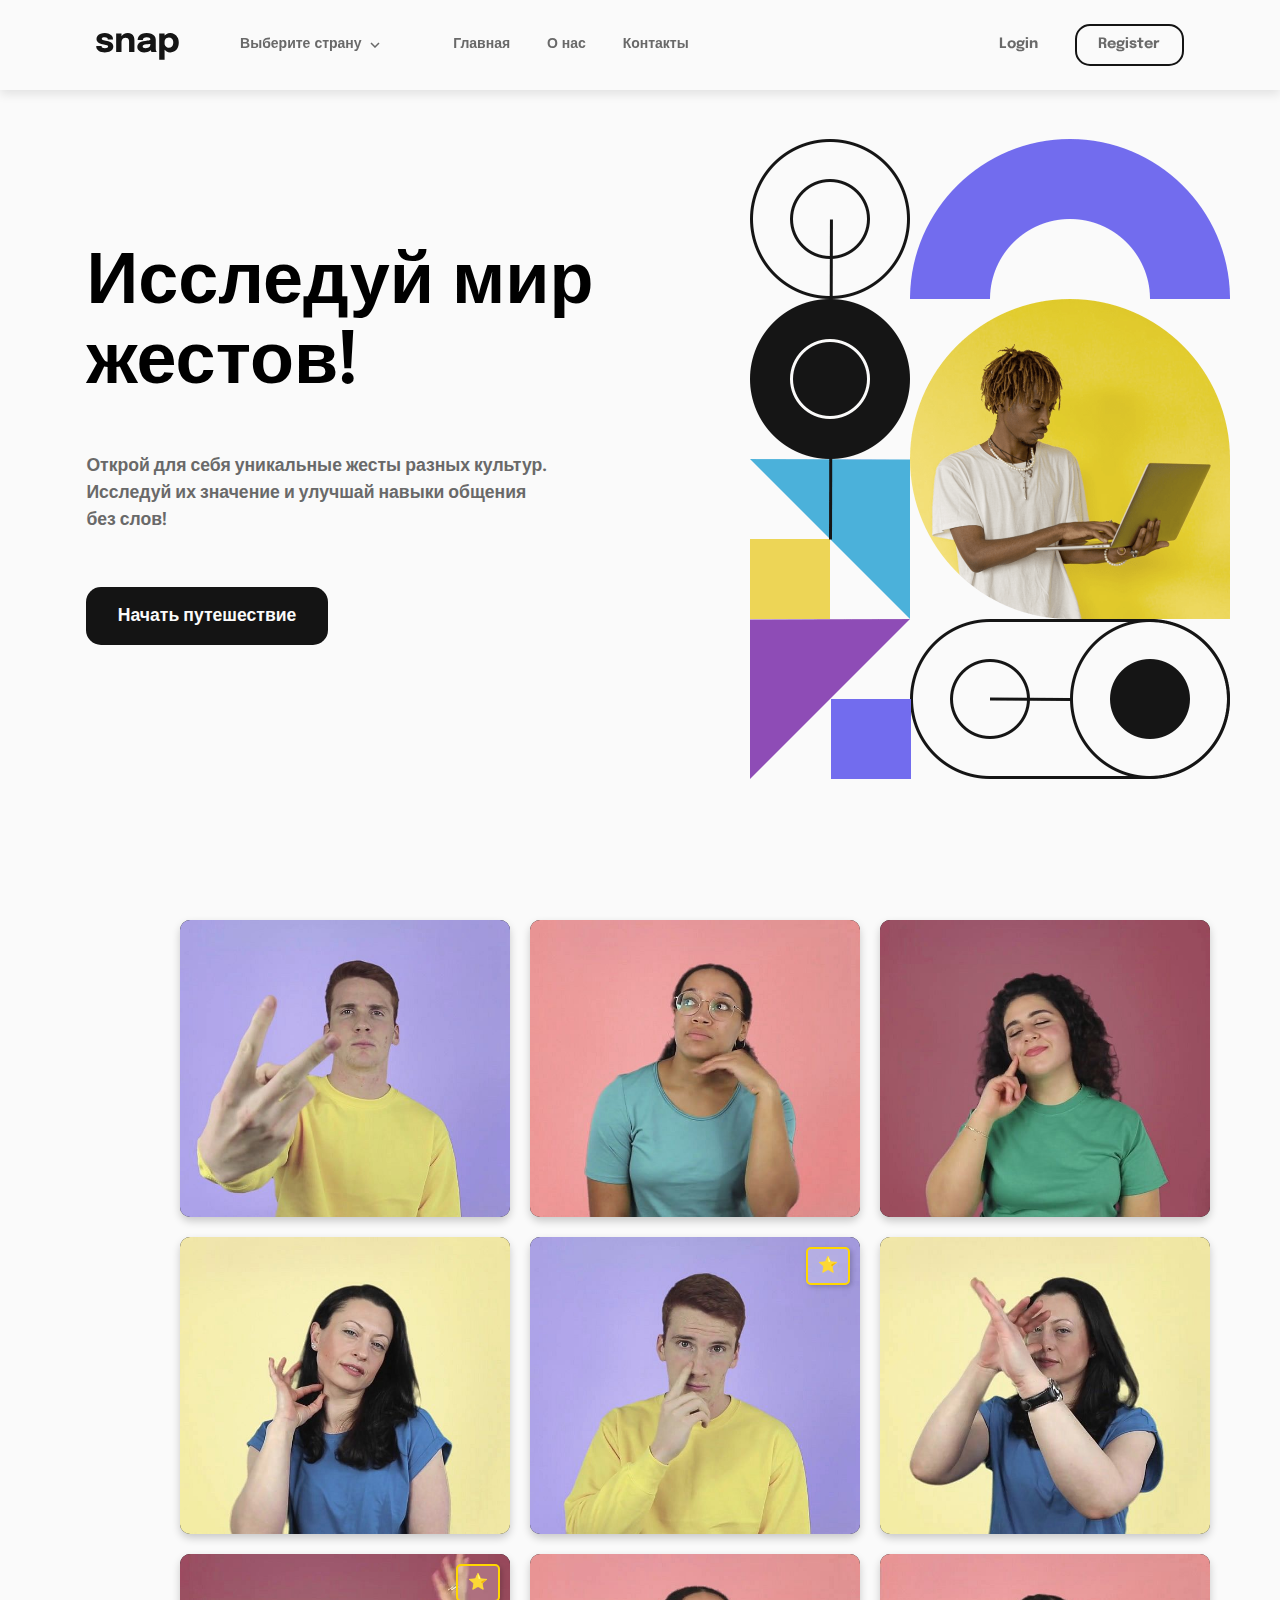
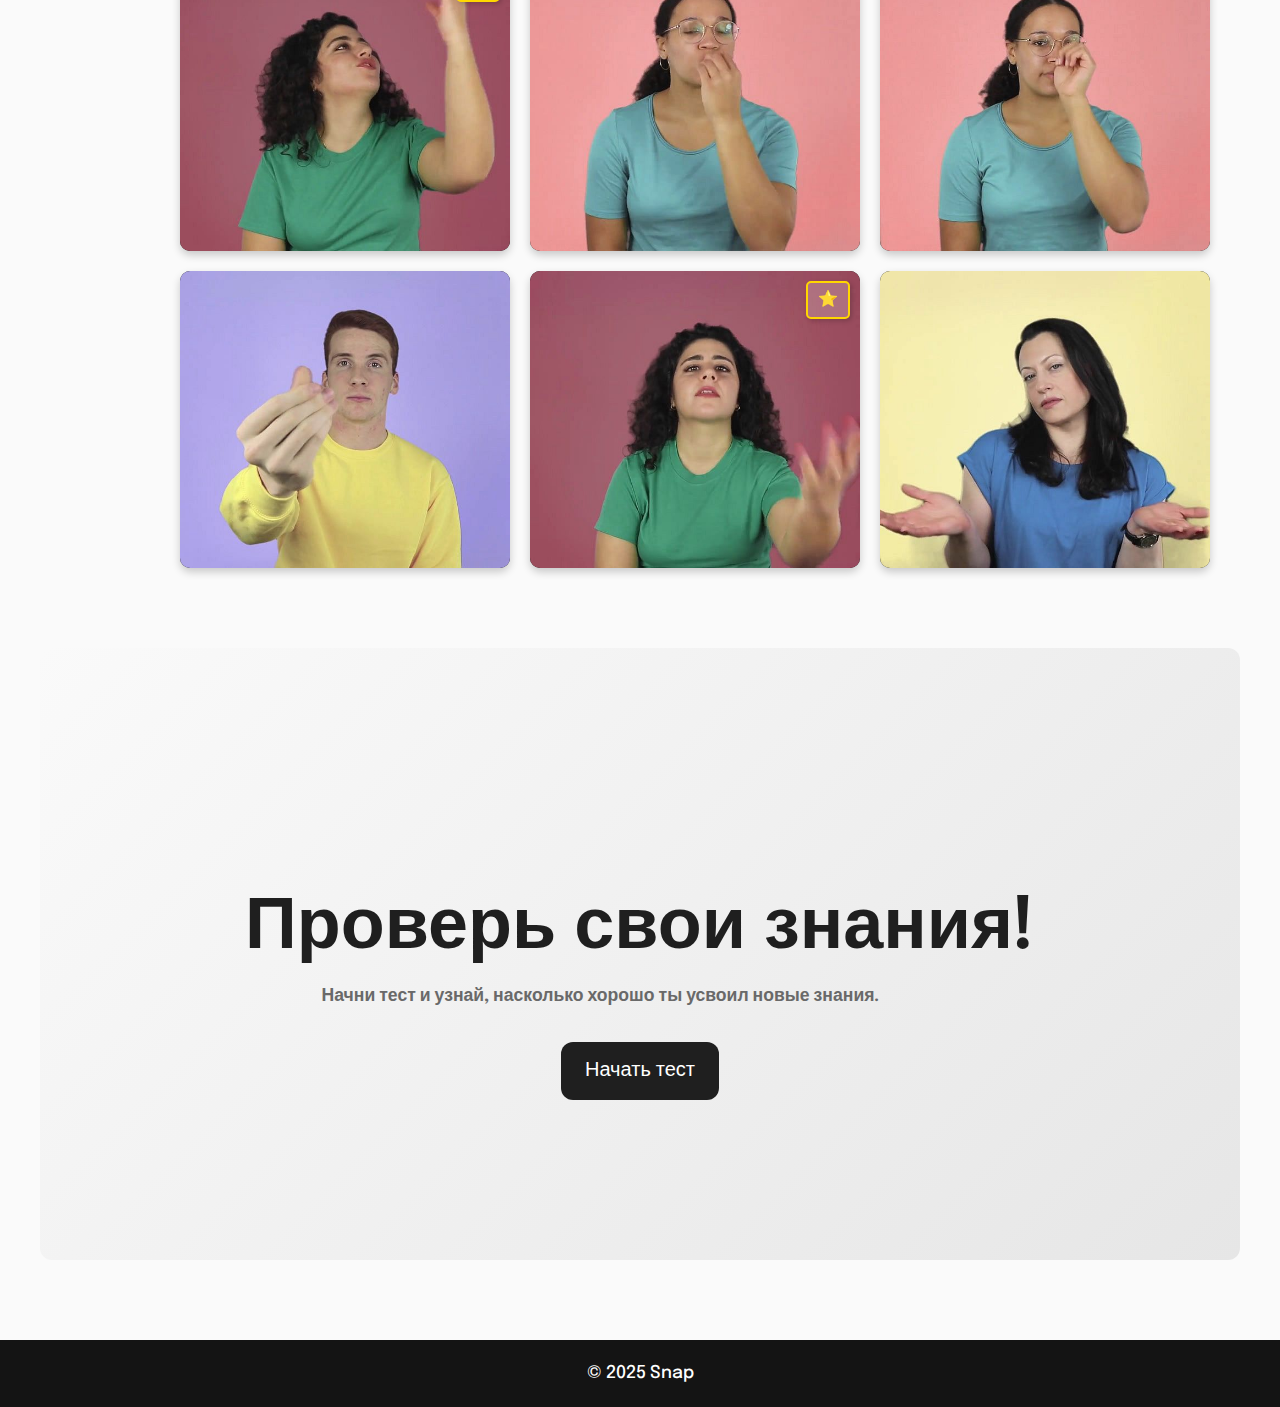
==== commit 7dda94e7: "first commit" ====
--- a/index.html
+++ b/index.html
@@ -26,7 +26,7 @@
   <body>
     <header class="header">
       <h1>
-        <a href="/">
+        <a href="index.html">
           <img src="./images/logo.svg" alt="Snap icon" />
         </a>
       </h1>
@@ -73,7 +73,7 @@
           </li>
           <li class="company-btn"></li>
 
-          <li><a href="/">Главная</a></li>
+          <li><a href="index.html">Главная</a></li>
           <li><a href="about.html">О нас</a></li>
           <li><a href="contacts.html">Контакты</a></li>
         </ul>
@@ -1348,7 +1348,7 @@
         <h1 class="prover-header">Проверь свои знания!</h1>
         <p>Начни тест и узнай, насколько хорошо ты усвоил новые знания.</p>
         <div class="start-quiz-container">
-          <button id="gesture-start-quiz-btn">Начать квиз</button>
+          <button id="gesture-start-quiz-btn">Начать тест</button>
         </div>
 
         <!-- Модальное окно с квизом -->
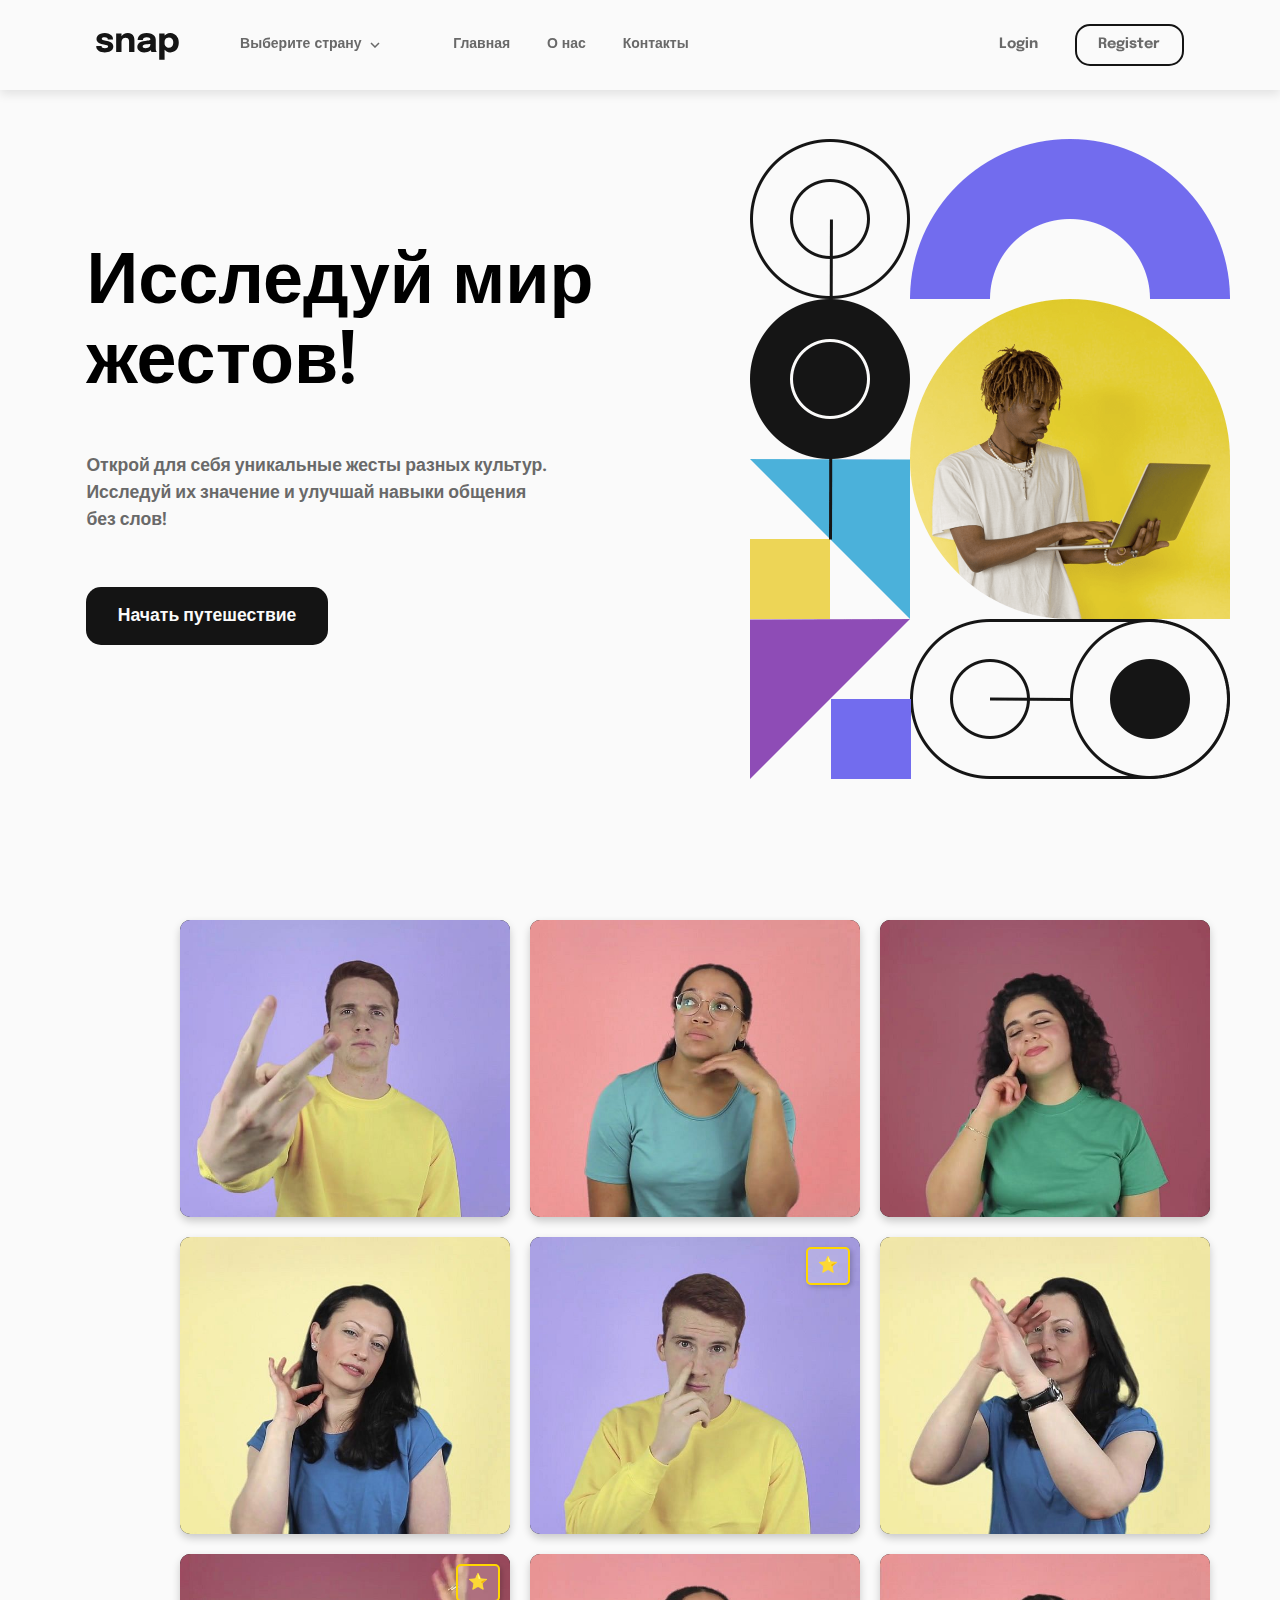
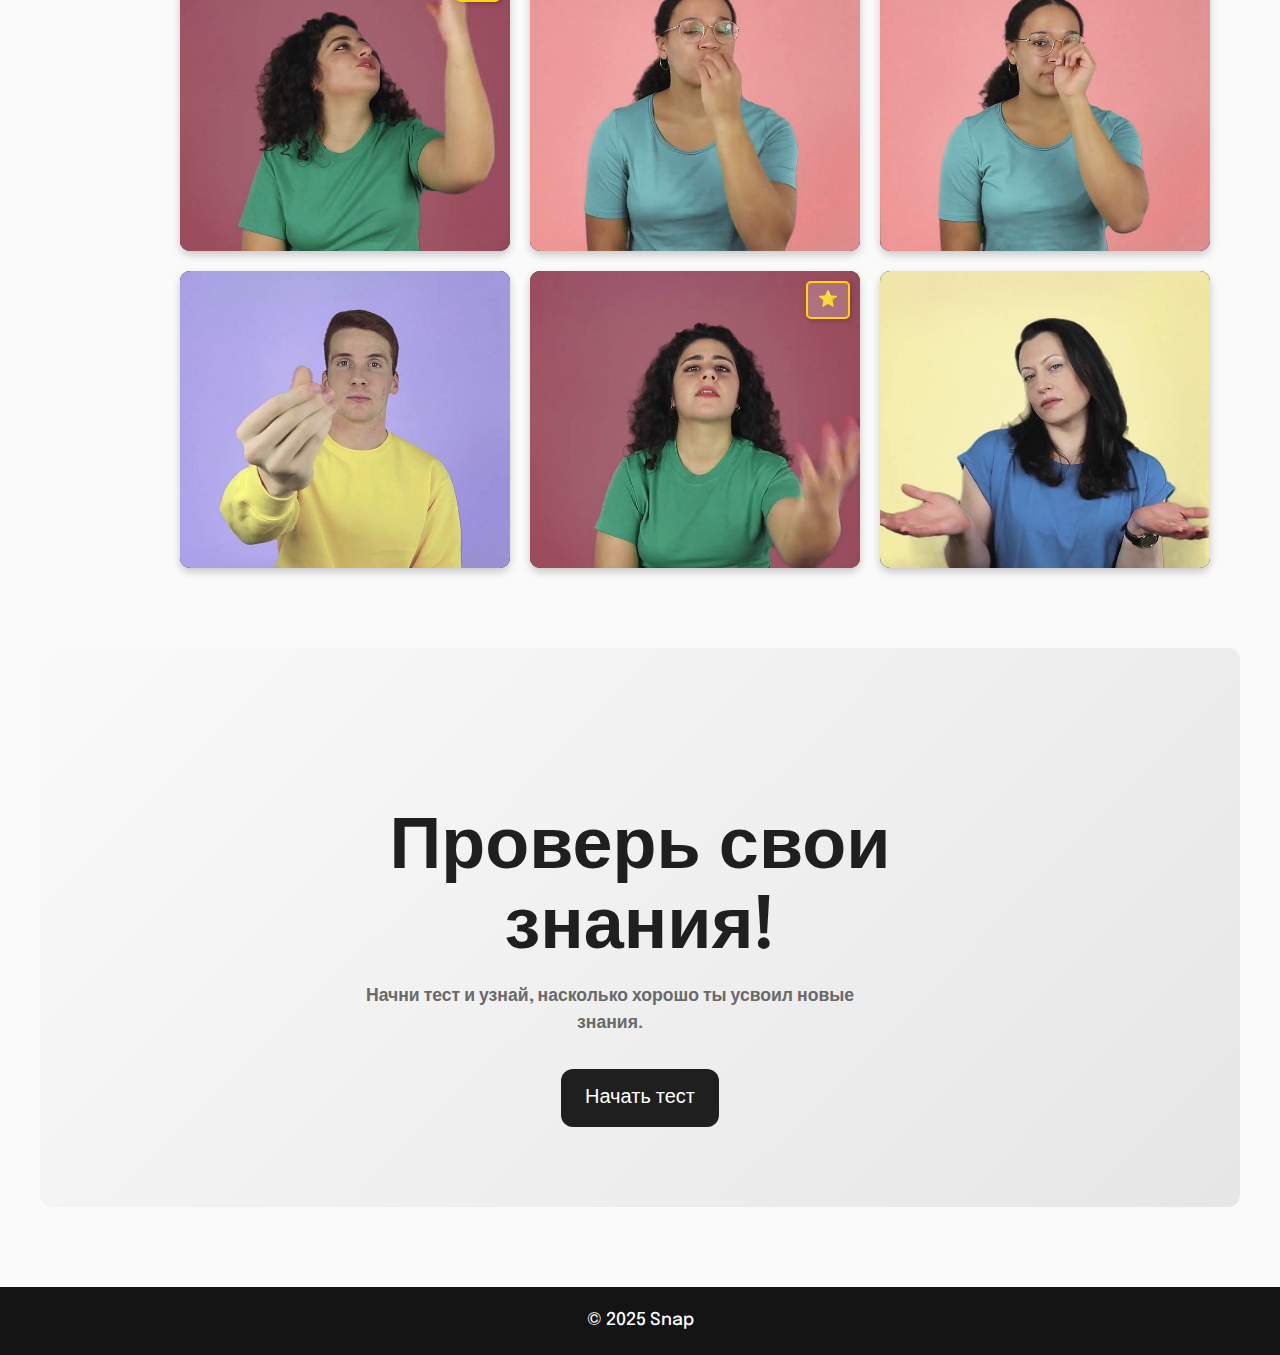
==== commit d5d6c89a: "first commit" ====
--- a/index.html
+++ b/index.html
@@ -1405,6 +1405,15 @@
     </footer>
 
     <!-- Кнопка для запуска квиза -->
+    <!-- Попап для мобильных устройств -->
+    <div id="videoPopup" class="video-popup">
+      <div class="video-popup-content">
+        <span class="video-popup-close">&times;</span>
+        <h2 id="videoPopupTitle"></h2>
+        <video id="videoPopupPlayer" controls autoplay muted></video>
+        <p id="videoPopupDescription"></p>
+      </div>
+    </div>
 
     <!-- Модальное окно -->
     <div id="gestureModal" class="modal">
--- a/style.css
+++ b/style.css
@@ -768,6 +768,68 @@
   color: #007bff; /* Синий оттенок при наведении */
 }
 
+#videoPopup,
+#gestureModal {
+  display: none; /* Гарантированно скрываем попапы при загрузке */
+}
+
+/* Попап для мобильных устройств */
+.video-popup {
+  display: none; /* Скрыто по умолчанию */
+  position: fixed;
+  z-index: 1001;
+  left: 0;
+  top: 0;
+  width: 100%;
+  height: 100%;
+  background-color: rgba(0, 0, 0, 0.7); /* Затемнённый фон */
+  justify-content: center;
+  align-items: center;
+}
+
+.video-popup-content {
+  background: white;
+  padding: 20px;
+  border-radius: 12px;
+  text-align: center;
+  width: 90%;
+  max-width: 500px;
+  box-shadow: 0 4px 10px rgba(0, 0, 0, 0.3);
+  position: relative;
+}
+
+.video-popup-close {
+  position: absolute;
+  top: 10px;
+  right: 15px;
+  font-size: 24px;
+  cursor: pointer;
+  color: #888;
+}
+
+.video-popup-close:hover {
+  color: black;
+}
+
+#videoPopupTitle {
+  font-size: 24px;
+  line-height: normal;
+}
+
+#videoPopupPlayer {
+  width: 100%;
+  max-height: 300px;
+  border-radius: 10px;
+  margin-top: 10px;
+}
+
+/* Показываем попап только на мобильных */
+@media screen and (max-width: 768px) {
+  .video-popup {
+    display: flex;
+  }
+}
+
 /* Адаптивность для мобильных */
 @media (max-width: 768px) {
   .site-footer {
@@ -940,3 +1002,72 @@
     font-size: 3rem;
   }
 }
+
+/* Общие стили для центрирования элементов */
+.prover {
+  display: flex;
+  flex-direction: row;
+  align-items: center;
+  justify-content: center;
+  background: linear-gradient(
+    135deg,
+    rgba(250, 250, 250, 1),
+    rgba(230, 230, 230, 1)
+  );
+  border-radius: 12px;
+  padding: 5rem;
+  max-width: 1200px;
+  margin: 5rem auto;
+  text-align: center;
+}
+
+.prover-content {
+  text-align: center;
+  max-width: 600px;
+}
+
+/* Стили для мобильных устройств */
+@media (max-width: 767px) {
+  .prover {
+    flex-direction: column; /* Размещаем элементы в колонку */
+    padding: 2rem; /* Уменьшаем отступы */
+    width: 90%;
+  }
+
+  .prover-content {
+    width: 100%;
+  }
+
+  .prover-header {
+    font-size: 2rem; /* Уменьшаем размер заголовка */
+    line-height: 2.5rem;
+  }
+
+  .prover-content p {
+    font-size: 1rem;
+  }
+
+  .start-quiz-container {
+    display: flex;
+    justify-content: center;
+    width: 100%;
+  }
+
+  #gesture-start-quiz-btn {
+    font-size: 1rem;
+    padding: 10px 20px;
+  }
+}
+
+/* Стили для планшетов (от 768px до 1024px) */
+@media (min-width: 768px) and (max-width: 1024px) {
+  .prover {
+    flex-direction: column;
+    padding: 3rem;
+    width: 80%;
+  }
+
+  .prover-content {
+    width: 100%;
+  }
+}
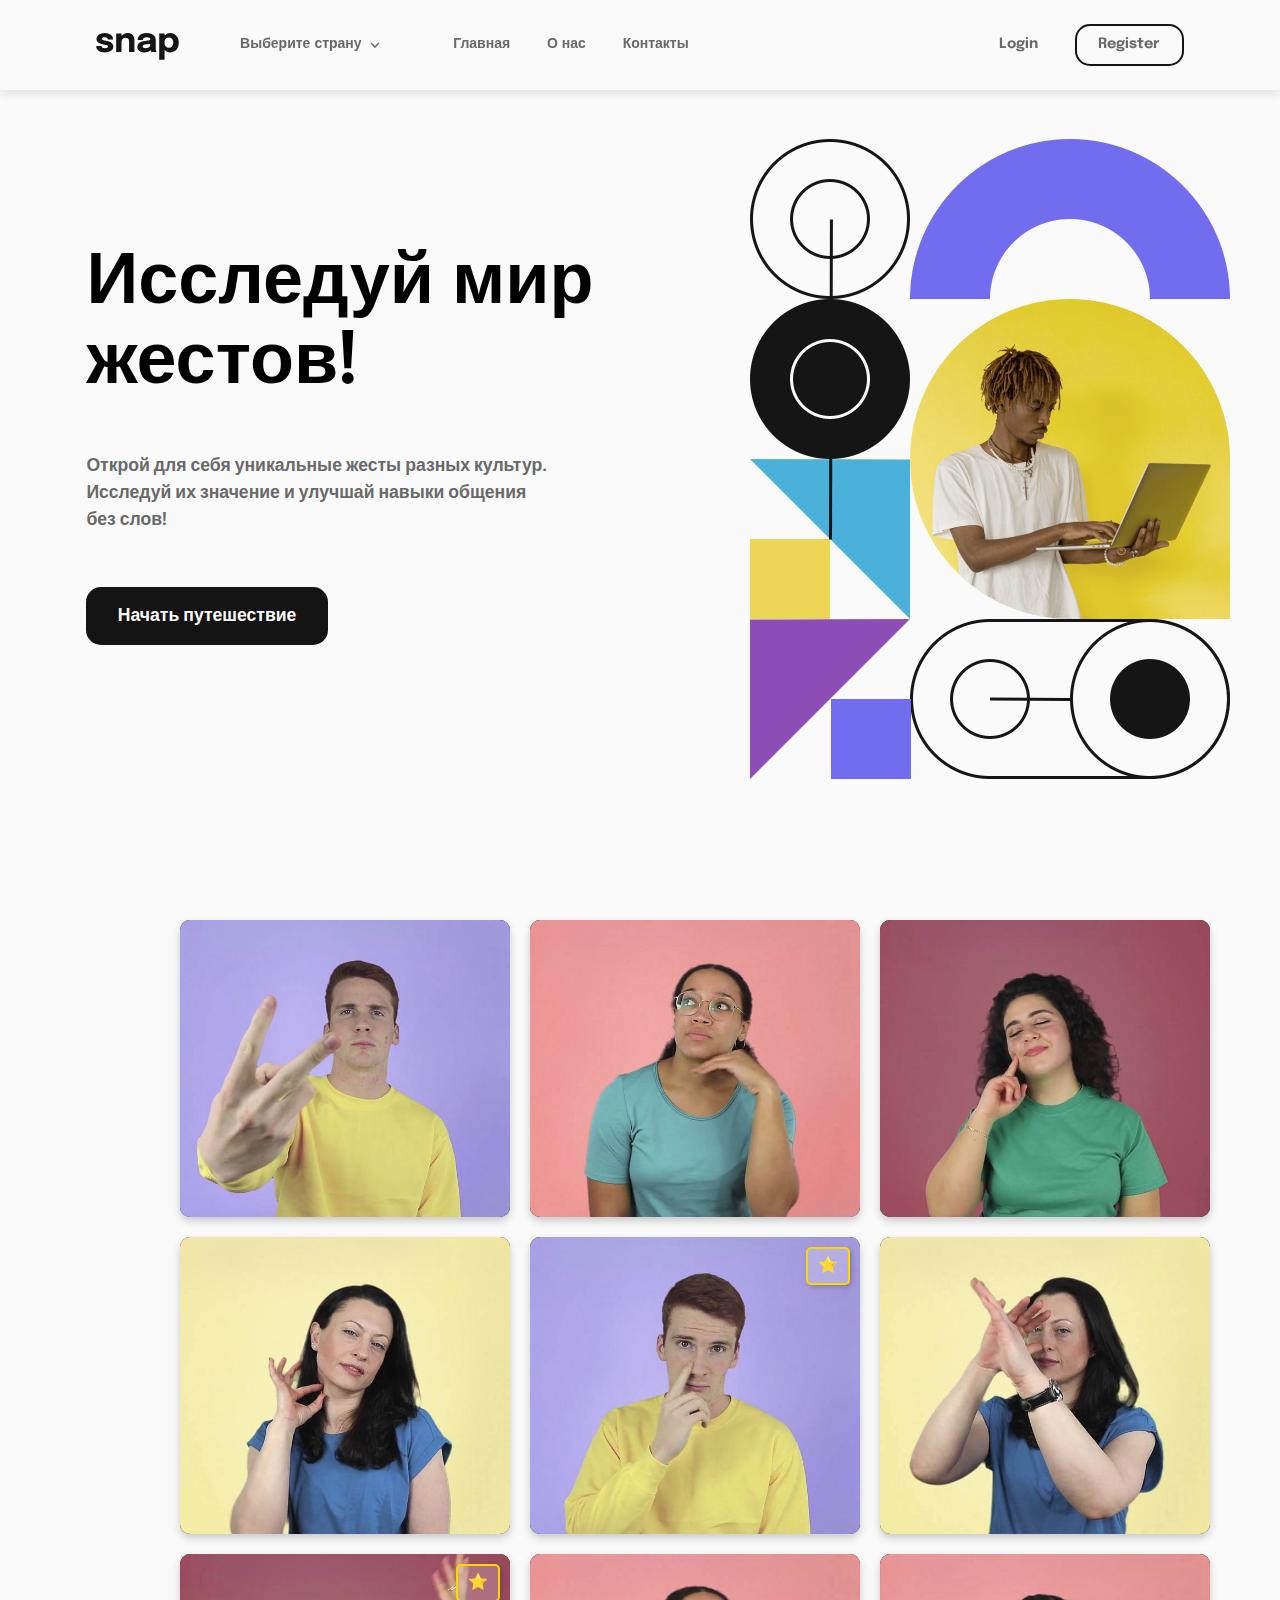
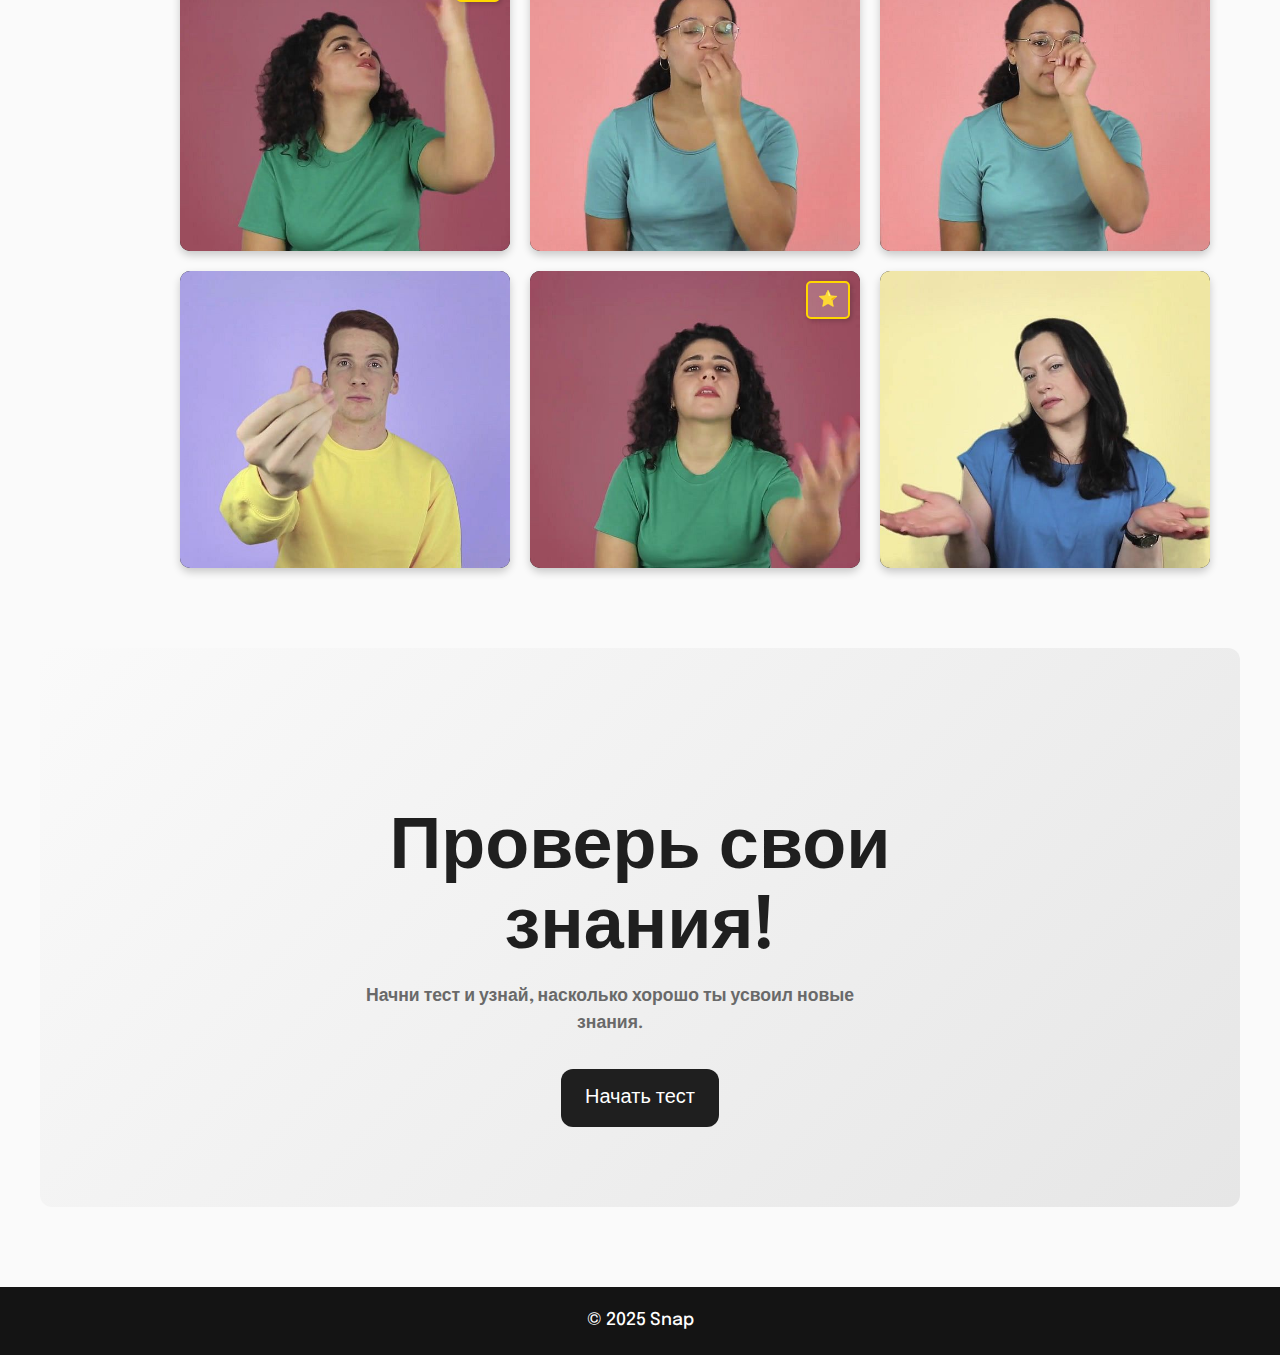
==== commit e79d34ed: "fixing problems" ====
--- a/index.html
+++ b/index.html
@@ -111,8 +111,9 @@
             class="poster"
             src="preview/11-GB-insult.jpg"
             alt="Превью видео"
-          />
-          <video class="video" preload="auto" muted>
+            loading="lazy"
+          />
+          <video class="video" preload="none" muted>
             <source src="gestures/11-GB-insult.mp4" type="video/mp4" />
             Ваш браузер не поддерживает видео.
           </video>
@@ -137,7 +138,7 @@
             src="preview/24-FR-Boredom.jpg"
             alt="Превью видео"
           />
-          <video class="video" preload="auto" muted>
+          <video class="video" preload="none" muted>
             <source src="gestures/24-FR-Boredom.mp4" type="video/mp4" />
             Ваш браузер не поддерживает видео.
           </video>
@@ -162,7 +163,7 @@
             src="preview/28-IT-Delicious.jpg"
             alt="Превью видео"
           />
-          <video class="video" preload="auto" muted>
+          <video class="video" preload="none" muted>
             <source src="gestures/28-IT-Delicious.mp4" type="video/mp4" />
             Ваш браузер не поддерживает видео.
           </video>
@@ -186,7 +187,7 @@
             src="preview/23-RU-Up for a drink-.jpg"
             alt="Превью видео"
           />
-          <video class="video" preload="auto" muted>
+          <video class="video" preload="none" muted>
             <source
               src="gestures/23-RU-Up for a drink- (1).mp4"
               type="video/mp4"
@@ -213,7 +214,7 @@
             src="preview/21-GB-Don't be nosy.jpg"
             alt="Превью видео"
           />
-          <video class="video" preload="auto" muted>
+          <video class="video" preload="none" muted>
             <source src="gestures/21-GB-Don't be nosy.mp4 " type="video/mp4" />
             Ваш браузер не поддерживает видео.
           </video>
@@ -239,7 +240,7 @@
             src="preview/17-RU-gloating.jpg"
             alt="Превью видео"
           />
-          <video class="video" preload="auto" muted>
+          <video class="video" preload="none" muted>
             <source src="gestures/17-RU-gloating.mp4" type="video/mp4" />
             Ваш браузер не поддерживает видео.
           </video>
@@ -267,7 +268,7 @@
             src="preview/11-IT-Perfect.jpg"
             alt="Превью видео"
           />
-          <video class="video" preload="auto" muted>
+          <video class="video" preload="none" muted>
             <source src="gestures/11-IT-Perfect.mp4" type="video/mp4" />
             Ваш браузер не поддерживает видео.
           </video>
@@ -292,7 +293,7 @@
             src="preview/32-FR-Delicious.jpg"
             alt="Превью видео"
           />
-          <video class="video" preload="auto" muted>
+          <video class="video" preload="none" muted>
             <source src="gestures/32-FR-Delicious.mp4" type="video/mp4" />
             Ваш браузер не поддерживает видео.
           </video>
@@ -314,7 +315,7 @@
             src="preview/28-FR-Sb is drunk.jpg"
             alt="Превью видео"
           />
-          <video class="video" preload="auto" muted>
+          <video class="video" preload="none" muted>
             <source src="gestures/28-FR-Sb is drunk.mp4" type="video/mp4" />
             Ваш браузер не поддерживает видео.
           </video>
@@ -336,7 +337,7 @@
             src="preview/29-GB-Expensive.jpg"
             alt="Превью видео"
           />
-          <video class="video" preload="auto" muted>
+          <video class="video" preload="none" muted>
             <source src="gestures/29-GB-Expensive.mp4" type="video/mp4" />
             Ваш браузер не поддерживает видео.
           </video>
@@ -364,7 +365,7 @@
             src="preview/5-IT-I don't care.jpg"
             alt="Превью видео"
           />
-          <video class="video" preload="auto" muted>
+          <video class="video" preload="none" muted>
             <source src="gestures/5-IT-I don't care.mp4" type="video/mp4" />
             Ваш браузер не поддерживает видео.
           </video>
@@ -386,7 +387,7 @@
             src="preview/4-RU-I don't know.jpg"
             alt="Превью видео"
           />
-          <video class="video" preload="auto" muted>
+          <video class="video" preload="none" muted>
             <source src="gestures/4-RU-I don't know.mp4" type="video/mp4" />
             Ваш браузер не поддерживает видео.
           </video>
@@ -406,7 +407,7 @@
 
         <div class="video-container">
           <img class="poster" src="preview/1-RU-Yes.jpg" alt="Превью видео" />
-          <video class="video" preload="auto" muted>
+          <video class="video" preload="none" muted>
             <source src="gestures/russia/1-RU-Yes.mp4" type="video/mp4" />
             Ваш браузер не поддерживает видео.
           </video>
@@ -432,7 +433,7 @@
             src="preview/18-RU-Are you crazy-_1.jpg "
             alt="Превью видео"
           />
-          <video class="video" preload="auto" muted>
+          <video class="video" preload="none" muted>
             <source
               src="gestures/18-RU-Are you crazy-_1.mp4"
               type="video/mp4"
@@ -460,7 +461,7 @@
             src="preview/27-RU-I've had enough2.jpg"
             alt="Превью видео"
           />
-          <video class="video" preload="auto" muted>
+          <video class="video" preload="none" muted>
             <source
               src="gestures/russia/27-RU-I've had enough2.mp4"
               type="video/mp4"
@@ -489,7 +490,7 @@
             src="preview/9-RU-Perfect.jpg"
             alt="Превью видео"
           />
-          <video class="video" preload="auto" muted>
+          <video class="video" preload="none" muted>
             <source src="gestures/russia/9-RU-Perfect.mp4" type="video/mp4" />
             Ваш браузер не поддерживает видео.
           </video>
@@ -509,7 +510,7 @@
 
         <div class="video-container">
           <img class="poster" src="preview/2-RU-No.jpg" alt="Превью видео" />
-          <video class="video" preload="auto" muted>
+          <video class="video" preload="none" muted>
             <source src="gestures/russia/2-RU-No.mp4" type="video/mp4" />
             Ваш браузер не поддерживает видео.
           </video>
@@ -535,7 +536,7 @@
             src="preview/30-RU-Promised.jpg"
             alt="Превью видео"
           />
-          <video class="video" preload="auto" muted>
+          <video class="video" preload="none" muted>
             <source src="gestures/russia/30-RU-Promised.mp4" type="video/mp4" />
             Ваш браузер не поддерживает видео.
           </video>
@@ -561,7 +562,7 @@
             src="preview/british/13-GB-Fingers crosed.jpg"
             alt="Превью видео"
           />
-          <video class="video" preload="auto" muted>
+          <video class="video" preload="none" muted>
             <source
               src="gestures/great-britan/13-GB-Fingers crosed.mp4"
               type="video/mp4"
@@ -590,7 +591,7 @@
             src="preview/british/10-GB-Peace.jpg"
             alt="Превью видео"
           />
-          <video class="video" preload="auto" muted>
+          <video class="video" preload="none" muted>
             <source
               src="gestures/great-britan/10-GB-Peace.mp4"
               type="video/mp4"
@@ -617,7 +618,7 @@
             src="preview/british/12-GB-Perfect.jpg"
             alt="Превью видео"
           />
-          <video class="video" preload="auto" muted>
+          <video class="video" preload="none" muted>
             <source
               src="gestures/great-britan/12-GB-Perfect.mp4"
               type="video/mp4"
@@ -645,7 +646,7 @@
             src="preview/british/20-GB-Are you crazy-.jpg"
             alt="Превью видео"
           />
-          <video class="video" preload="auto" muted>
+          <video class="video" preload="none" muted>
             <source
               src="gestures/great-britan/20-GB-Are you crazy-.mp4"
               type="video/mp4"
@@ -670,7 +671,7 @@
             src="preview/british/24-GB-I didn't understand.jpg"
             alt="Превью видео"
           />
-          <video class="video" preload="auto" muted>
+          <video class="video" preload="none" muted>
             <source
               src="gestures/great-britan/24-GB-I didn't understand.mp4"
               type="video/mp4"
@@ -696,7 +697,7 @@
             src="preview/british/25-GB-Drinking.jpg"
             alt="Превью видео"
           />
-          <video class="video" preload="auto" muted>
+          <video class="video" preload="none" muted>
             <source
               src="gestures/great-britan/25-GB-Drinking.mp4"
               type="video/mp4"
@@ -722,7 +723,7 @@
             src="preview/francais/10-FR-Zero.jpg"
             alt="Превью видео"
           />
-          <video class="video" preload="auto" muted>
+          <video class="video" preload="none" muted>
             <source src="gestures/france/10-FR-Zero.mp4" type="video/mp4" />
             Ваш браузер не поддерживает видео.
           </video>
@@ -747,7 +748,7 @@
             src="preview/francais/31-FR-I knew it.jpg"
             alt="Превью видео"
           />
-          <video class="video" preload="auto" muted>
+          <video class="video" preload="none" muted>
             <source
               src="gestures/france/31-FR-I knew it.mp4"
               type="video/mp4"
@@ -775,7 +776,7 @@
             src="preview/francais/33-FR-I told you so.jpg"
             alt="Превью видео"
           />
-          <video class="video" preload="auto" muted>
+          <video class="video" preload="none" muted>
             <source
               src="gestures/france/33-FR-I told you so.mp4"
               type="video/mp4"
@@ -803,7 +804,7 @@
             src="preview/francais/35-FR-Are you scared-.jpg"
             alt="Превью видео"
           />
-          <video class="video" preload="auto" muted>
+          <video class="video" preload="none" muted>
             <source
               src="gestures/france/35-FR-Are you scared-.mp4"
               type="video/mp4"
@@ -826,7 +827,7 @@
             src="preview/francais/36-FR-It won't happen.jpg"
             alt="Превью видео"
           />
-          <video class="video" preload="auto" muted>
+          <video class="video" preload="none" muted>
             <source
               src="gestures/france/36-FR-It won't happen.mp4"
               type="video/mp4"
@@ -854,7 +855,7 @@
             src="preview/francais/37-FR-Let's go.jpg"
             alt="Превью видео"
           />
-          <video class="video" preload="auto" muted>
+          <video class="video" preload="none" muted>
             <source src="gestures/france/37-FR-Let's go.mp4" type="video/mp4" />
             Ваш браузер не поддерживает видео.
           </video>
@@ -878,7 +879,7 @@
             src="preview/francais/20-FR-I don't believe you.jpg"
             alt="Превью видео"
           />
-          <video class="video" preload="auto" muted>
+          <video class="video" preload="none" muted>
             <source
               src="gestures/france/20-FR-I don't believe you.mp4"
               type="video/mp4"
@@ -908,7 +909,7 @@
             src="preview/italy/17-IT-Let's go.jpg"
             alt="Превью видео"
           />
-          <video class="video" preload="auto" muted>
+          <video class="video" preload="none" muted>
             <source src="gestures/italy/17-IT-Let's go.mp4" type="video/mp4" />
             Ваш браузер не поддерживает видео.
           </video>
@@ -932,7 +933,7 @@
             src="preview/italy/18-IT-What do you want.jpg"
             alt="Превью видео"
           />
-          <video class="video" preload="auto" muted>
+          <video class="video" preload="none" muted>
             <source
               src="gestures/italy/18-IT-What do you want.mp4"
               type="video/mp4"
@@ -956,7 +957,7 @@
             src="preview/italy/23-IT-Crowded place.jpg"
             alt="Превью видео"
           />
-          <video class="video" preload="auto" muted>
+          <video class="video" preload="none" muted>
             <source
               src="gestures/italy/23-IT-Crowded place (1).mp4"
               type="video/mp4"
@@ -985,7 +986,7 @@
             src="preview/italy/30-IT-Smart.jpg"
             alt="Превью видео"
           />
-          <video class="video" preload="auto" muted>
+          <video class="video" preload="none" muted>
             <source src="gestures/italy/30-IT-Smart.mp4" type="video/mp4" />
             Ваш браузер не поддерживает видео.
           </video>
@@ -1011,7 +1012,7 @@
             src="preview/italy/35-IT-Wishing for good things.jpg"
             alt="Превью видео"
           />
-          <video class="video" preload="auto" muted>
+          <video class="video" preload="none" muted>
             <source
               src="gestures/italy/35-IT-Wishing for good things.mp4 "
               type="video/mp4"
@@ -1040,7 +1041,7 @@
             src="preview/italy/38-IT-You're in trouble.jpg"
             alt="Превью видео"
           />
-          <video class="video" preload="auto" muted>
+          <video class="video" preload="none" muted>
             <source
               src="gestures/italy/38-IT-You're in trouble.mp4"
               type="video/mp4"
@@ -1069,7 +1070,7 @@
             src="preview/italy/47-IT-Pay attention.jpg"
             alt="Превью видео"
           />
-          <video class="video" preload="auto" muted>
+          <video class="video" preload="none" muted>
             <source
               src="gestures/italy/47-IT-Pay attention.mp4"
               type="video/mp4"
@@ -1102,7 +1103,7 @@
             src="preview/Portuges/16-PG-Someone is smart.jpg"
             alt="Превью видео"
           />
-          <video class="video" preload="auto" muted>
+          <video class="video" preload="none" muted>
             <source
               src="gestures/Portuges/16-PG-Someone is smart.mp4"
               type="video/mp4"
@@ -1128,7 +1129,7 @@
             src="preview/Portuges/19-PG-Delicious.jpg"
             alt="Превью видео"
           />
-          <video class="video" preload="auto" muted>
+          <video class="video" preload="none" muted>
             <source
               src="gestures/Portuges/19-PG-Delicious.mp4"
               type="video/mp4"
@@ -1155,7 +1156,7 @@
             src="preview/Portuges/8-PG-Good luck.jpg"
             alt="Превью видео"
           />
-          <video class="video" preload="auto" muted>
+          <video class="video" preload="none" muted>
             <source
               src="gestures/Portuges/8-PG-Good luck.mp4"
               type="video/mp4"
@@ -1181,7 +1182,7 @@
             src="preview/Portuges/29-PG-I'm in trouble.jpg"
             alt="Превью видео"
           />
-          <video class="video" preload="auto" muted>
+          <video class="video" preload="none" muted>
             <source
               src="gestures/Portuges/29-PG-I'm in trouble.mp4"
               type="video/mp4"
@@ -1209,7 +1210,7 @@
             src="preview/Portuges/4-PG-I have no idea.jpg"
             alt="Превью видео"
           />
-          <video class="video" preload="auto" muted>
+          <video class="video" preload="none" muted>
             <source
               src="gestures/Portuges/4-PG-I have no idea.mp4"
               type="video/mp4"
@@ -1236,7 +1237,7 @@
             src="preview/bolgaria/1-1-BU-Yes2.jpg"
             alt="Превью видео"
           />
-          <video class="video" preload="auto" muted>
+          <video class="video" preload="none" muted>
             <source src="gestures/bolgar/1-1-BU-Yes2.mp4" type="video/mp4" />
             Ваш браузер не поддерживает видео.
           </video>
@@ -1256,7 +1257,7 @@
             src="preview/bolgaria/2-BU-No.jpg"
             alt="Превью видео"
           />
-          <video class="video" preload="auto" muted>
+          <video class="video" preload="none" muted>
             <source src="gestures/bolgar/2-BU-No.mp4" type="video/mp4" />
             Ваш браузер не поддерживает видео.
           </video>
@@ -1279,7 +1280,7 @@
             src="preview/bolgaria/12-BU-Good luck.jpg"
             alt="Превью видео"
           />
-          <video class="video" preload="auto" muted>
+          <video class="video" preload="none" muted>
             <source
               src="gestures/bolgar/12-BU-Good luck.mp4"
               type="video/mp4"
@@ -1305,7 +1306,7 @@
             src="preview/bolgaria/18-You're stupid.jpg"
             alt="Превью видео"
           />
-          <video class="video" preload="auto" muted>
+          <video class="video" preload="none" muted>
             <source
               src="gestures/bolgar/18-You're stupid.mp4"
               type="video/mp4"
@@ -1328,7 +1329,7 @@
             src="preview/bolgaria/28-BU-You're getting anything.jpg"
             alt="Превью видео"
           />
-          <video class="video" preload="auto" muted>
+          <video class="video" preload="none" muted>
             <source
               src="gestures/bolgar/28-BU-You're getting anything.mp4"
               type="video/mp4"
--- a/style.css
+++ b/style.css
@@ -528,6 +528,9 @@
 
 /* Адаптивность для экранов меньше 768px */
 @media screen and (max-width: 768px) {
+  .modal-content {
+    width: 100%;
+  }
   .video-cards {
     grid-template-columns: repeat(
       auto-fit,
@@ -565,7 +568,7 @@
   background: white;
   padding: 20px;
   border-radius: 12px;
-  width: 90%;
+  width: 100%;
   max-width: 500px;
   box-shadow: 0px 4px 10px rgba(0, 0, 0, 0.3);
   text-align: center;
@@ -814,6 +817,11 @@
 #videoPopupTitle {
   font-size: 24px;
   line-height: normal;
+}
+
+#videoPopupDescription {
+  margin-top: 1rem;
+  font-size: 16px;
 }
 
 #videoPopupPlayer {
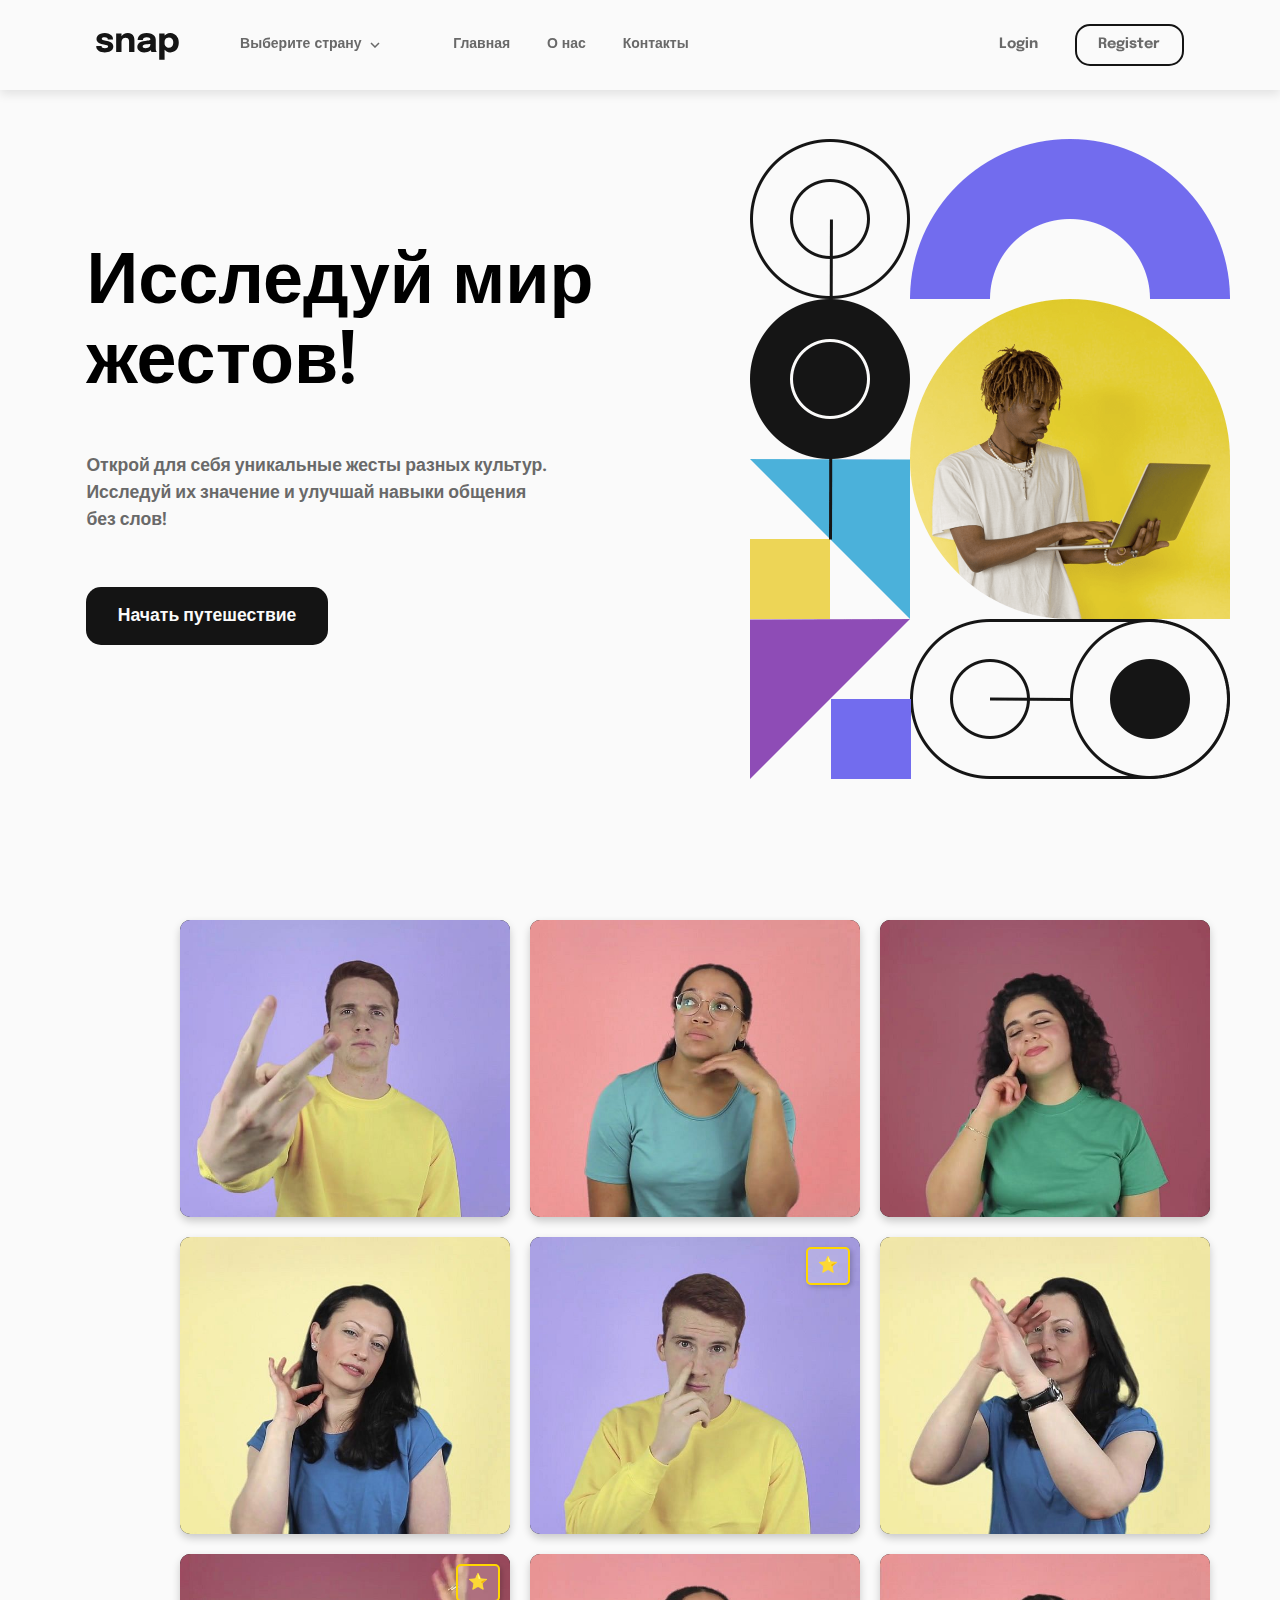
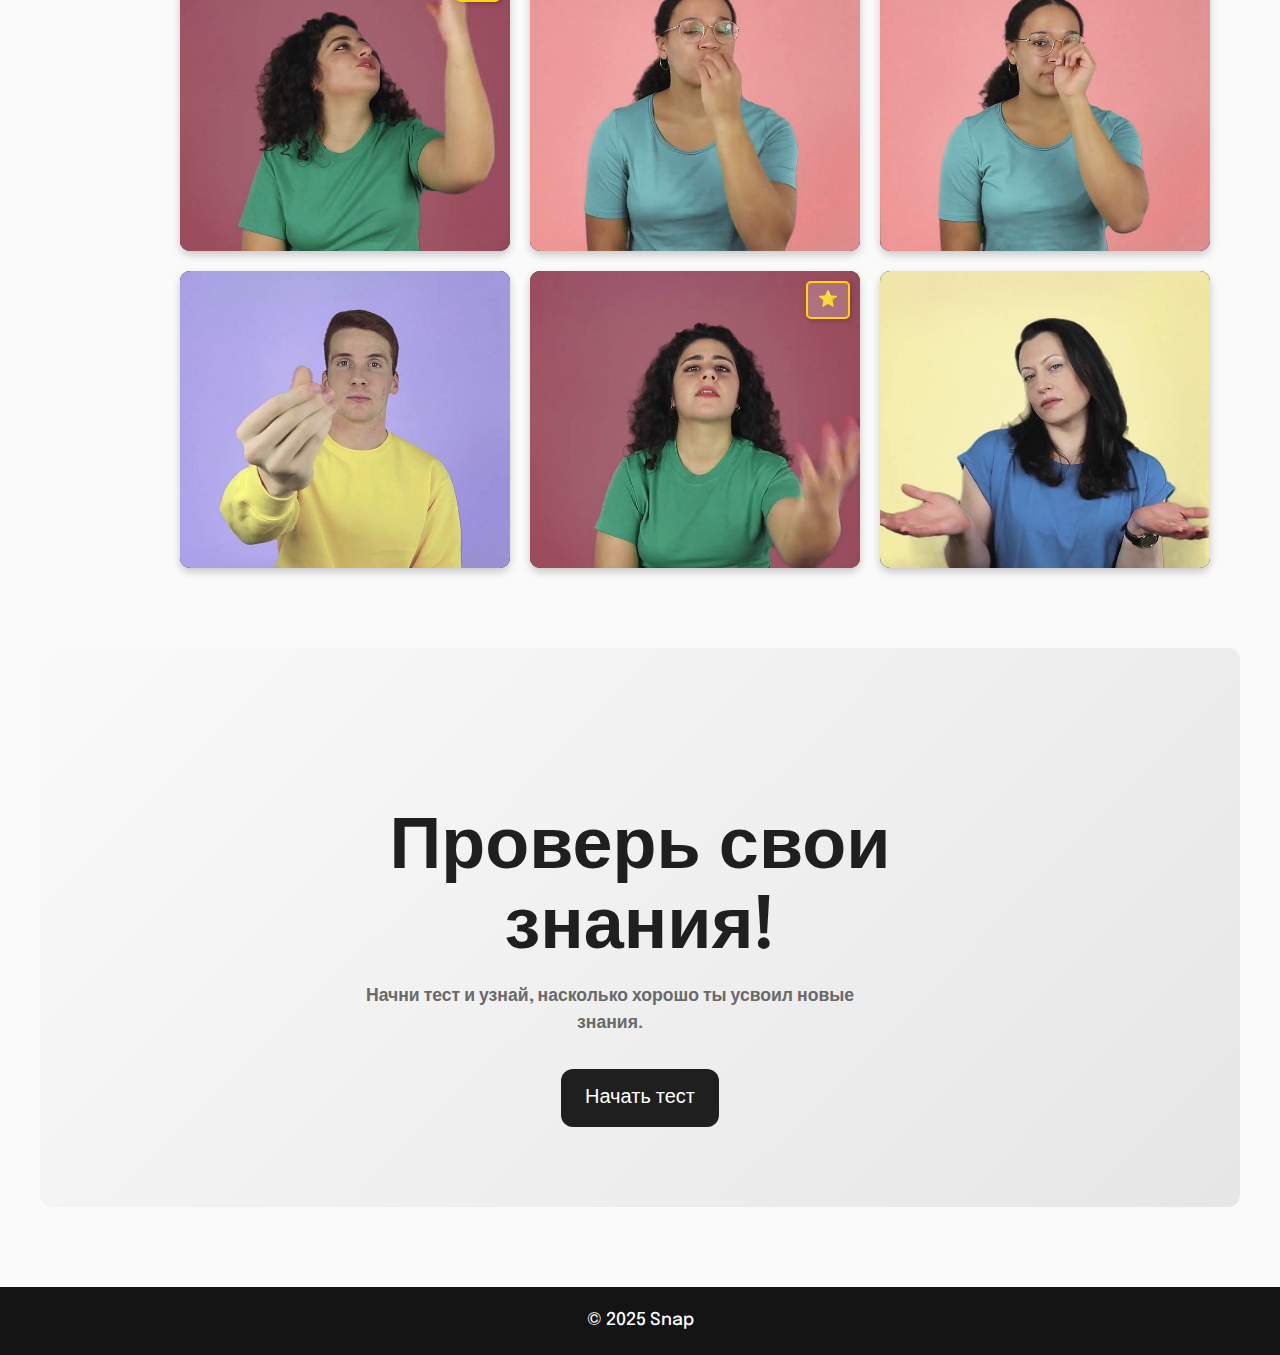
==== commit 60d95104: "fixing problems" ====
--- a/index.html
+++ b/index.html
@@ -113,7 +113,7 @@
             alt="Превью видео"
             loading="lazy"
           />
-          <video class="video" preload="none" muted>
+          <video class="video" preload="auto" muted loading="lazy">
             <source src="gestures/11-GB-insult.mp4" type="video/mp4" />
             Ваш браузер не поддерживает видео.
           </video>
@@ -138,7 +138,7 @@
             src="preview/24-FR-Boredom.jpg"
             alt="Превью видео"
           />
-          <video class="video" preload="none" muted>
+          <video class="video" preload="auto" muted loading="lazy">
             <source src="gestures/24-FR-Boredom.mp4" type="video/mp4" />
             Ваш браузер не поддерживает видео.
           </video>
@@ -163,7 +163,7 @@
             src="preview/28-IT-Delicious.jpg"
             alt="Превью видео"
           />
-          <video class="video" preload="none" muted>
+          <video class="video" preload="auto" muted loading="lazy">
             <source src="gestures/28-IT-Delicious.mp4" type="video/mp4" />
             Ваш браузер не поддерживает видео.
           </video>
@@ -187,7 +187,7 @@
             src="preview/23-RU-Up for a drink-.jpg"
             alt="Превью видео"
           />
-          <video class="video" preload="none" muted>
+          <video class="video" preload="auto" muted loading="lazy">
             <source
               src="gestures/23-RU-Up for a drink- (1).mp4"
               type="video/mp4"
@@ -214,7 +214,7 @@
             src="preview/21-GB-Don't be nosy.jpg"
             alt="Превью видео"
           />
-          <video class="video" preload="none" muted>
+          <video class="video" preload="auto" muted loading="lazy">
             <source src="gestures/21-GB-Don't be nosy.mp4 " type="video/mp4" />
             Ваш браузер не поддерживает видео.
           </video>
@@ -240,7 +240,7 @@
             src="preview/17-RU-gloating.jpg"
             alt="Превью видео"
           />
-          <video class="video" preload="none" muted>
+          <video class="video" preload="auto" muted loading="lazy">
             <source src="gestures/17-RU-gloating.mp4" type="video/mp4" />
             Ваш браузер не поддерживает видео.
           </video>
@@ -268,7 +268,7 @@
             src="preview/11-IT-Perfect.jpg"
             alt="Превью видео"
           />
-          <video class="video" preload="none" muted>
+          <video class="video" preload="auto" muted loading="lazy">
             <source src="gestures/11-IT-Perfect.mp4" type="video/mp4" />
             Ваш браузер не поддерживает видео.
           </video>
@@ -293,7 +293,7 @@
             src="preview/32-FR-Delicious.jpg"
             alt="Превью видео"
           />
-          <video class="video" preload="none" muted>
+          <video class="video" preload="auto" muted loading="lazy">
             <source src="gestures/32-FR-Delicious.mp4" type="video/mp4" />
             Ваш браузер не поддерживает видео.
           </video>
@@ -315,7 +315,7 @@
             src="preview/28-FR-Sb is drunk.jpg"
             alt="Превью видео"
           />
-          <video class="video" preload="none" muted>
+          <video class="video" preload="auto" muted loading="lazy">
             <source src="gestures/28-FR-Sb is drunk.mp4" type="video/mp4" />
             Ваш браузер не поддерживает видео.
           </video>
@@ -337,7 +337,7 @@
             src="preview/29-GB-Expensive.jpg"
             alt="Превью видео"
           />
-          <video class="video" preload="none" muted>
+          <video class="video" preload="auto" muted loading="lazy">
             <source src="gestures/29-GB-Expensive.mp4" type="video/mp4" />
             Ваш браузер не поддерживает видео.
           </video>
@@ -365,7 +365,7 @@
             src="preview/5-IT-I don't care.jpg"
             alt="Превью видео"
           />
-          <video class="video" preload="none" muted>
+          <video class="video" preload="auto" muted loading="lazy">
             <source src="gestures/5-IT-I don't care.mp4" type="video/mp4" />
             Ваш браузер не поддерживает видео.
           </video>
@@ -387,7 +387,7 @@
             src="preview/4-RU-I don't know.jpg"
             alt="Превью видео"
           />
-          <video class="video" preload="none" muted>
+          <video class="video" preload="auto" muted loading="lazy">
             <source src="gestures/4-RU-I don't know.mp4" type="video/mp4" />
             Ваш браузер не поддерживает видео.
           </video>
@@ -407,7 +407,7 @@
 
         <div class="video-container">
           <img class="poster" src="preview/1-RU-Yes.jpg" alt="Превью видео" />
-          <video class="video" preload="none" muted>
+          <video class="video" preload="auto" muted loading="lazy">
             <source src="gestures/russia/1-RU-Yes.mp4" type="video/mp4" />
             Ваш браузер не поддерживает видео.
           </video>
@@ -433,7 +433,7 @@
             src="preview/18-RU-Are you crazy-_1.jpg "
             alt="Превью видео"
           />
-          <video class="video" preload="none" muted>
+          <video class="video" preload="auto" muted loading="lazy">
             <source
               src="gestures/18-RU-Are you crazy-_1.mp4"
               type="video/mp4"
@@ -461,7 +461,7 @@
             src="preview/27-RU-I've had enough2.jpg"
             alt="Превью видео"
           />
-          <video class="video" preload="none" muted>
+          <video class="video" preload="auto" muted loading="lazy">
             <source
               src="gestures/russia/27-RU-I've had enough2.mp4"
               type="video/mp4"
@@ -490,7 +490,7 @@
             src="preview/9-RU-Perfect.jpg"
             alt="Превью видео"
           />
-          <video class="video" preload="none" muted>
+          <video class="video" preload="auto" muted loading="lazy">
             <source src="gestures/russia/9-RU-Perfect.mp4" type="video/mp4" />
             Ваш браузер не поддерживает видео.
           </video>
@@ -510,7 +510,7 @@
 
         <div class="video-container">
           <img class="poster" src="preview/2-RU-No.jpg" alt="Превью видео" />
-          <video class="video" preload="none" muted>
+          <video class="video" preload="auto" muted loading="lazy">
             <source src="gestures/russia/2-RU-No.mp4" type="video/mp4" />
             Ваш браузер не поддерживает видео.
           </video>
@@ -536,7 +536,7 @@
             src="preview/30-RU-Promised.jpg"
             alt="Превью видео"
           />
-          <video class="video" preload="none" muted>
+          <video class="video" preload="auto" muted loading="lazy">
             <source src="gestures/russia/30-RU-Promised.mp4" type="video/mp4" />
             Ваш браузер не поддерживает видео.
           </video>
@@ -562,7 +562,7 @@
             src="preview/british/13-GB-Fingers crosed.jpg"
             alt="Превью видео"
           />
-          <video class="video" preload="none" muted>
+          <video class="video" preload="auto" muted loading="lazy">
             <source
               src="gestures/great-britan/13-GB-Fingers crosed.mp4"
               type="video/mp4"
@@ -591,7 +591,7 @@
             src="preview/british/10-GB-Peace.jpg"
             alt="Превью видео"
           />
-          <video class="video" preload="none" muted>
+          <video class="video" preload="auto" muted loading="lazy">
             <source
               src="gestures/great-britan/10-GB-Peace.mp4"
               type="video/mp4"
@@ -618,7 +618,7 @@
             src="preview/british/12-GB-Perfect.jpg"
             alt="Превью видео"
           />
-          <video class="video" preload="none" muted>
+          <video class="video" preload="auto" muted loading="lazy">
             <source
               src="gestures/great-britan/12-GB-Perfect.mp4"
               type="video/mp4"
@@ -646,7 +646,7 @@
             src="preview/british/20-GB-Are you crazy-.jpg"
             alt="Превью видео"
           />
-          <video class="video" preload="none" muted>
+          <video class="video" preload="auto" muted loading="lazy">
             <source
               src="gestures/great-britan/20-GB-Are you crazy-.mp4"
               type="video/mp4"
@@ -671,7 +671,7 @@
             src="preview/british/24-GB-I didn't understand.jpg"
             alt="Превью видео"
           />
-          <video class="video" preload="none" muted>
+          <video class="video" preload="auto" muted loading="lazy">
             <source
               src="gestures/great-britan/24-GB-I didn't understand.mp4"
               type="video/mp4"
@@ -697,7 +697,7 @@
             src="preview/british/25-GB-Drinking.jpg"
             alt="Превью видео"
           />
-          <video class="video" preload="none" muted>
+          <video class="video" preload="auto" muted loading="lazy">
             <source
               src="gestures/great-britan/25-GB-Drinking.mp4"
               type="video/mp4"
@@ -723,7 +723,7 @@
             src="preview/francais/10-FR-Zero.jpg"
             alt="Превью видео"
           />
-          <video class="video" preload="none" muted>
+          <video class="video" preload="auto" muted loading="lazy">
             <source src="gestures/france/10-FR-Zero.mp4" type="video/mp4" />
             Ваш браузер не поддерживает видео.
           </video>
@@ -748,7 +748,7 @@
             src="preview/francais/31-FR-I knew it.jpg"
             alt="Превью видео"
           />
-          <video class="video" preload="none" muted>
+          <video class="video" preload="auto" muted loading="lazy">
             <source
               src="gestures/france/31-FR-I knew it.mp4"
               type="video/mp4"
@@ -776,7 +776,7 @@
             src="preview/francais/33-FR-I told you so.jpg"
             alt="Превью видео"
           />
-          <video class="video" preload="none" muted>
+          <video class="video" preload="auto" muted loading="lazy">
             <source
               src="gestures/france/33-FR-I told you so.mp4"
               type="video/mp4"
@@ -804,7 +804,7 @@
             src="preview/francais/35-FR-Are you scared-.jpg"
             alt="Превью видео"
           />
-          <video class="video" preload="none" muted>
+          <video class="video" preload="auto" muted loading="lazy">
             <source
               src="gestures/france/35-FR-Are you scared-.mp4"
               type="video/mp4"
@@ -827,7 +827,7 @@
             src="preview/francais/36-FR-It won't happen.jpg"
             alt="Превью видео"
           />
-          <video class="video" preload="none" muted>
+          <video class="video" preload="auto" muted loading="lazy">
             <source
               src="gestures/france/36-FR-It won't happen.mp4"
               type="video/mp4"
@@ -855,7 +855,7 @@
             src="preview/francais/37-FR-Let's go.jpg"
             alt="Превью видео"
           />
-          <video class="video" preload="none" muted>
+          <video class="video" preload="auto" muted loading="lazy">
             <source src="gestures/france/37-FR-Let's go.mp4" type="video/mp4" />
             Ваш браузер не поддерживает видео.
           </video>
@@ -879,7 +879,7 @@
             src="preview/francais/20-FR-I don't believe you.jpg"
             alt="Превью видео"
           />
-          <video class="video" preload="none" muted>
+          <video class="video" preload="auto" muted loading="lazy">
             <source
               src="gestures/france/20-FR-I don't believe you.mp4"
               type="video/mp4"
@@ -909,7 +909,7 @@
             src="preview/italy/17-IT-Let's go.jpg"
             alt="Превью видео"
           />
-          <video class="video" preload="none" muted>
+          <video class="video" preload="auto" muted loading="lazy">
             <source src="gestures/italy/17-IT-Let's go.mp4" type="video/mp4" />
             Ваш браузер не поддерживает видео.
           </video>
@@ -933,7 +933,7 @@
             src="preview/italy/18-IT-What do you want.jpg"
             alt="Превью видео"
           />
-          <video class="video" preload="none" muted>
+          <video class="video" preload="auto" muted loading="lazy">
             <source
               src="gestures/italy/18-IT-What do you want.mp4"
               type="video/mp4"
@@ -957,7 +957,7 @@
             src="preview/italy/23-IT-Crowded place.jpg"
             alt="Превью видео"
           />
-          <video class="video" preload="none" muted>
+          <video class="video" preload="auto" muted loading="lazy">
             <source
               src="gestures/italy/23-IT-Crowded place (1).mp4"
               type="video/mp4"
@@ -986,7 +986,7 @@
             src="preview/italy/30-IT-Smart.jpg"
             alt="Превью видео"
           />
-          <video class="video" preload="none" muted>
+          <video class="video" preload="auto" muted loading="lazy">
             <source src="gestures/italy/30-IT-Smart.mp4" type="video/mp4" />
             Ваш браузер не поддерживает видео.
           </video>
@@ -1012,7 +1012,7 @@
             src="preview/italy/35-IT-Wishing for good things.jpg"
             alt="Превью видео"
           />
-          <video class="video" preload="none" muted>
+          <video class="video" preload="auto" muted loading="lazy">
             <source
               src="gestures/italy/35-IT-Wishing for good things.mp4 "
               type="video/mp4"
@@ -1041,7 +1041,7 @@
             src="preview/italy/38-IT-You're in trouble.jpg"
             alt="Превью видео"
           />
-          <video class="video" preload="none" muted>
+          <video class="video" preload="auto" muted loading="lazy">
             <source
               src="gestures/italy/38-IT-You're in trouble.mp4"
               type="video/mp4"
@@ -1070,7 +1070,7 @@
             src="preview/italy/47-IT-Pay attention.jpg"
             alt="Превью видео"
           />
-          <video class="video" preload="none" muted>
+          <video class="video" preload="auto" muted loading="lazy">
             <source
               src="gestures/italy/47-IT-Pay attention.mp4"
               type="video/mp4"
@@ -1103,7 +1103,7 @@
             src="preview/Portuges/16-PG-Someone is smart.jpg"
             alt="Превью видео"
           />
-          <video class="video" preload="none" muted>
+          <video class="video" preload="auto" muted loading="lazy">
             <source
               src="gestures/Portuges/16-PG-Someone is smart.mp4"
               type="video/mp4"
@@ -1129,7 +1129,7 @@
             src="preview/Portuges/19-PG-Delicious.jpg"
             alt="Превью видео"
           />
-          <video class="video" preload="none" muted>
+          <video class="video" preload="auto" muted loading="lazy">
             <source
               src="gestures/Portuges/19-PG-Delicious.mp4"
               type="video/mp4"
@@ -1156,7 +1156,7 @@
             src="preview/Portuges/8-PG-Good luck.jpg"
             alt="Превью видео"
           />
-          <video class="video" preload="none" muted>
+          <video class="video" preload="auto" muted loading="lazy">
             <source
               src="gestures/Portuges/8-PG-Good luck.mp4"
               type="video/mp4"
@@ -1182,7 +1182,7 @@
             src="preview/Portuges/29-PG-I'm in trouble.jpg"
             alt="Превью видео"
           />
-          <video class="video" preload="none" muted>
+          <video class="video" preload="auto" muted loading="lazy">
             <source
               src="gestures/Portuges/29-PG-I'm in trouble.mp4"
               type="video/mp4"
@@ -1210,7 +1210,7 @@
             src="preview/Portuges/4-PG-I have no idea.jpg"
             alt="Превью видео"
           />
-          <video class="video" preload="none" muted>
+          <video class="video" preload="auto" muted loading="lazy">
             <source
               src="gestures/Portuges/4-PG-I have no idea.mp4"
               type="video/mp4"
@@ -1237,7 +1237,7 @@
             src="preview/bolgaria/1-1-BU-Yes2.jpg"
             alt="Превью видео"
           />
-          <video class="video" preload="none" muted>
+          <video class="video" preload="auto" muted loading="lazy">
             <source src="gestures/bolgar/1-1-BU-Yes2.mp4" type="video/mp4" />
             Ваш браузер не поддерживает видео.
           </video>
@@ -1257,7 +1257,7 @@
             src="preview/bolgaria/2-BU-No.jpg"
             alt="Превью видео"
           />
-          <video class="video" preload="none" muted>
+          <video class="video" preload="auto" muted loading="lazy">
             <source src="gestures/bolgar/2-BU-No.mp4" type="video/mp4" />
             Ваш браузер не поддерживает видео.
           </video>
@@ -1280,7 +1280,7 @@
             src="preview/bolgaria/12-BU-Good luck.jpg"
             alt="Превью видео"
           />
-          <video class="video" preload="none" muted>
+          <video class="video" preload="auto" muted loading="lazy">
             <source
               src="gestures/bolgar/12-BU-Good luck.mp4"
               type="video/mp4"
@@ -1306,7 +1306,7 @@
             src="preview/bolgaria/18-You're stupid.jpg"
             alt="Превью видео"
           />
-          <video class="video" preload="none" muted>
+          <video class="video" preload="auto" muted loading="lazy">
             <source
               src="gestures/bolgar/18-You're stupid.mp4"
               type="video/mp4"
@@ -1329,7 +1329,7 @@
             src="preview/bolgaria/28-BU-You're getting anything.jpg"
             alt="Превью видео"
           />
-          <video class="video" preload="none" muted>
+          <video class="video" preload="auto" muted loading="lazy">
             <source
               src="gestures/bolgar/28-BU-You're getting anything.mp4"
               type="video/mp4"
